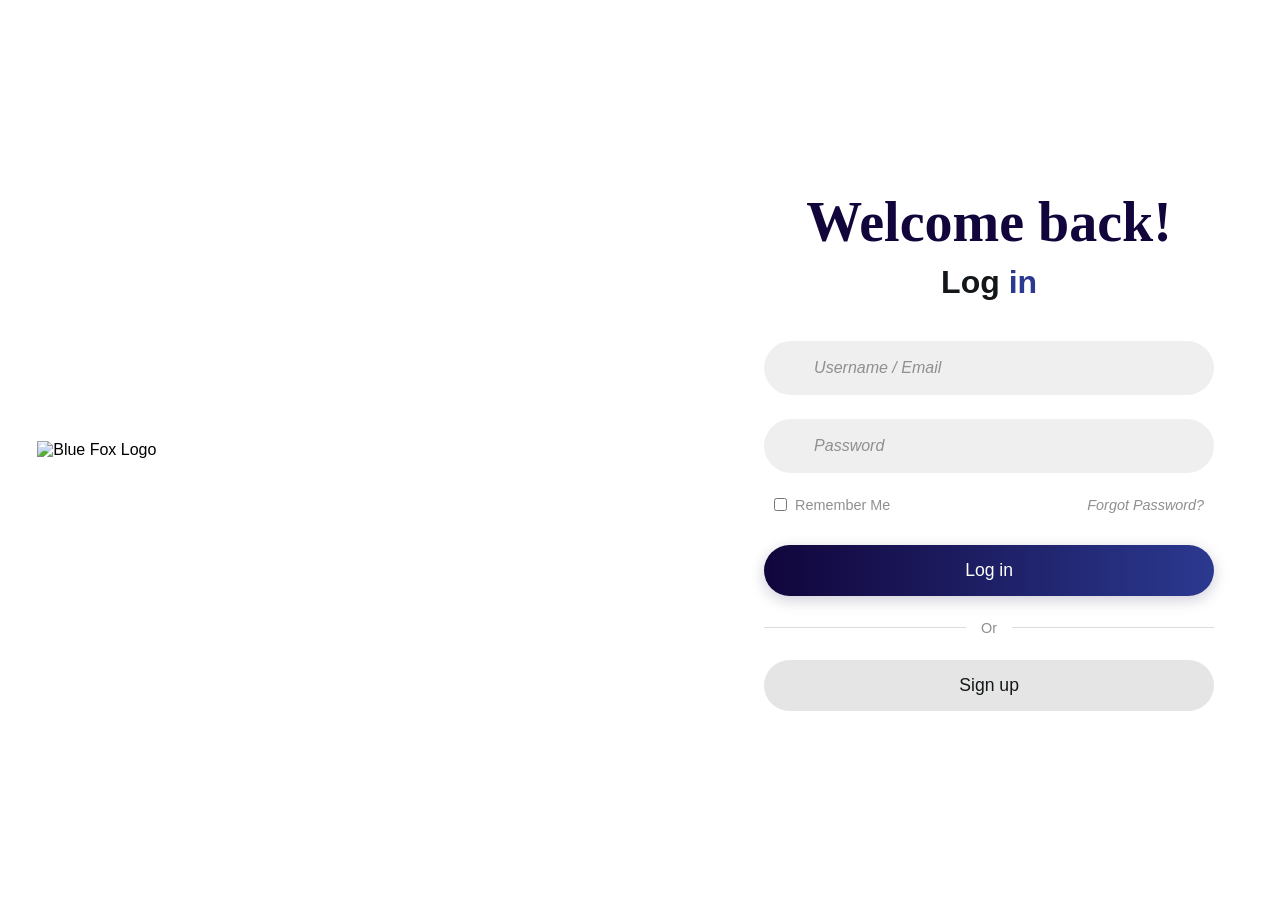
==== appointments.html @ 67190a84 "Add files via upload" ====
<!DOCTYPE html>
<html lang="en">
<head>
    <meta charset="UTF-8">
    <meta name="viewport" content="width=device-width, initial-scale=1.0">
    <title>Appointments - Blue Fox Summit</title>
    <link rel="stylesheet" href="styles/style.css">
    <link rel="stylesheet" href="https://cdnjs.cloudflare.com/ajax/libs/font-awesome/6.4.0/css/all.min.css">
    <link href="https://fonts.googleapis.com/css2?family=Poppins:wght@300;400;500;600;700;800;900&family=Playfair+Display:ital,wght@0,700;1,700&family=Bricolage+Grotesque:opsz,wght@12..96,200..800&display=swap" rel="stylesheet">
</head>
<body>
    <div class="dashboard-container">
        
        <div class="mobile-header">
            <div class="hamburger" id="hamburger-menu"><i class="fa-solid fa-bars"></i></div>
            <h2>BLUE FOX SUMMIT</h2>
            <div class="mobile-profile"><img src="https://ui-avatars.com/api/?name=User&background=random&rounded=true" alt="Profile" class="profile-img"></div>
        </div>

        <aside class="sidebar" id="sidebar">
            <div class="sidebar-header">
                <div class="sidebar-brand">
                    <h2>BLUE FOX SUMMIT<br>INSURANCE AGENCY</h2>
                </div>
                <div class="close-sidebar" id="close-sidebar"><i class="fa-solid fa-xmark"></i></div>
            </div>
            
            <nav class="sidebar-nav">
                <ul>
                    <li><a href="dashboard.html"><i class="fa-solid fa-border-all"></i> Dashboard</a></li>
                    <li class="active"><a href="appointments.html"><i class="fa-regular fa-calendar-check"></i> Appointments</a></li>
                    <li><a href="clients.html"><i class="fa-solid fa-user-group"></i> Clients</a></li>
                    <li><a href="recruitment.html"><i class="fa-solid fa-magnifying-glass-chart"></i> Recruitment</a></li>
                    <li><a href="schedule.html"><i class="fa-regular fa-clock"></i> Schedule</a></li>
                    <li><a href="settings.html"><i class="fa-solid fa-gear"></i> Settings</a></li>
                </ul>
            </nav>

            <div class="sidebar-footer">
                <div class="user-profile">
                    <img src="https://ui-avatars.com/api/?name=User&background=random&rounded=true" alt="Profile Picture" class="profile-img" id="sidebar-avatar">
                    <div class="user-info">
                        <span class="user-name" id="sidebar-user-name">Loading...</span>
                        <span class="user-badge" id="sidebar-user-role"><i class="fa-solid fa-award"></i> Agent</span>
                    </div>
                </div>
                <a href="#" id="logout-btn" class="sidebar-logout"><i class="fa-solid fa-arrow-right-from-bracket"></i> Log Out</a>
            </div>
        </aside>

        <div class="sidebar-overlay" id="sidebar-overlay"></div>

        <main class="main-content">
            <header class="top-header">
                <div class="welcome-section">
                    <h1 class="page-title">Appointments</h1>
                </div>
                <div class="header-actions">
                    <div class="search-bar">
                        <i class="fa-solid fa-magnifying-glass"></i>
                        <input type="text" id="appointment-search" placeholder="Search here">
                    </div>
                    <div class="notification-icon desktop-only">
                        <i class="fa-solid fa-bell"></i>
                        <span class="badge" style="background-color: #35c1ff;">1</span>
                    </div>
                </div>
            </header>

            <section class="stats-grid grid-3">
                <div class="stat-card">
                    <div class="stat-icon calendar-icon">
                        <i class="fa-solid fa-calendar-day"></i>
                    </div>
                    <div class="stat-details">
                        <p class="stat-label">Total Appointments</p>
                        <h3 class="stat-value" id="stat-total-appts">-</h3>
                    </div>
                </div>
                <div class="stat-card">
                    <div class="stat-icon clients-icon">
                        <i class="fa-solid fa-circle-check"></i>
                    </div>
                    <div class="stat-details">
                        <p class="stat-label">Confirmed</p>
                        <h3 class="stat-value" id="stat-confirmed-appts">-</h3>
                    </div>
                </div>
                <div class="stat-card">
                    <div class="stat-icon plans-icon">
                        <i class="fa-solid fa-clock"></i>
                    </div>
                    <div class="stat-details">
                        <p class="stat-label">Pending</p>
                        <h3 class="stat-value" id="stat-pending-appts">-</h3>
                    </div>
                </div>
            </section>

            <section class="panels-grid grid-2-1">
                
                <div class="appt-table-panel">
                    <div class="appt-table-header">
                        <h2>Recent Client Appointments</h2>
                        <span class="sort-by">Sort by <a href="#">Recently <i class="fa-solid fa-caret-down"></i></a></span>
                    </div>
                    
                    <div class="appt-table-wrapper">
                        <table class="appt-table">
                            <thead>
                                <tr>
                                    <th>Client</th>
                                    <th>Date</th>
                                    <th>Service</th>
                                    <th>Status</th>
                                </tr>
                            </thead>
                            <tbody id="appointments-table-body">
                                <tr><td colspan="4" style="text-align: center; padding: 3rem; color: #8a8a8a;">Loading appointments...</td></tr>
                            </tbody>
                        </table>
                    </div>
                    
                    <div class="pagination-bar">
                        <span class="page-text">Showing <span id="pag-showing">0</span> of <span id="pag-total">0</span> results</span>
                        <div class="page-numbers">
                            <button class="page-btn"><i class="fa-solid fa-chevron-left"></i></button>
                            <button class="page-btn active-page">1</button>
                            <button class="page-btn"><i class="fa-solid fa-chevron-right"></i></button>
                        </div>
                    </div>
                </div>

                <div class="side-panels-wrapper">
                    
                    <div class="appt-side-card">
                        <div class="side-card-header">
                            <i class="fa-regular fa-clock text-red"></i>
                            <div>
                                <h2>Upcoming Today</h2>
                                <p class="current-date" id="current-date-display">Today</p>
                            </div>
                        </div>
                        <div class="side-card-content" id="upcoming-today-list">
                            <p style="text-align: center; color: #8a8a8a; padding: 1rem 0;">Checking schedule...</p>
                        </div>
                    </div>

                    <div class="appt-side-card">
                        <div class="side-card-header">
                            <i class="fa-solid fa-bolt text-blue"></i>
                            <h2>Quick Actions</h2>
                        </div>
                        <div class="side-card-content">
                            <button class="action-btn btn-navy-solid">
                                <i class="fa-solid fa-plus icon-box-white"></i> Add Appointment
                            </button>
                            <button class="action-btn btn-white-outline">
                                <i class="fa-solid fa-phone action-icon"></i> Contact Client
                            </button>
                            <button class="action-btn btn-white-outline">
                                <i class="fa-regular fa-file-lines action-icon"></i> Generate Report
                            </button>
                        </div>
                    </div>

                </div>
            </section>
        </main>
    </div>

    <script>
        const hamburgerMenu = document.getElementById('hamburger-menu');
        const closeSidebarBtn = document.getElementById('close-sidebar');
        const sidebar = document.getElementById('sidebar');
        const overlay = document.getElementById('sidebar-overlay');

        function toggleSidebar() {
            sidebar.classList.toggle('active');
            overlay.classList.toggle('active');
            document.body.style.overflow = sidebar.classList.contains('active') ? 'hidden' : '';
        }
        hamburgerMenu.addEventListener('click', toggleSidebar);
        closeSidebarBtn.addEventListener('click', toggleSidebar);
        overlay.addEventListener('click', toggleSidebar);

        // Set Today's Date
        const options = { year: 'numeric', month: 'long', day: 'numeric' };
        document.getElementById('current-date-display').innerText = `Today, ${new Date().toLocaleDateString('en-US', options)}`;
    </script>

    <script src="js/appointments.js"></script>
</body>
</html>
---- styles/style.css ----
:root {
    --bg-main: #f4f5f7;
    --sidebar-bg: #11053b;
    --sidebar-hover: #33b5e5;
    --text-dark: #282828;
    --text-gray: #8a8a8a;
    --text-light: #ffffff;
    --accent-blue: #1800ad;
    --panel-header: #211c6a;
}

* {
    margin: 0;
    padding: 0;
    box-sizing: border-box;
}

body {
    font-family: 'Poppins', sans-serif;
    background-color: var(--bg-main);
    color: var(--text-dark);
    overflow-x: hidden;
}

.dashboard-container {
    display: flex;
    min-height: 100vh;
    position: relative;
}

/* ==============================================================
   MOBILE HEADER & OVERLAY
   ============================================================== */
.mobile-header {
    display: none;
    justify-content: space-between;
    align-items: center;
    background-color: var(--sidebar-bg);
    padding: 1rem 1.5rem;
    color: var(--text-light);
    width: 100%;
    position: fixed;
    top: 0;
    z-index: 900;
}

.hamburger {
    font-size: 1.5rem;
    cursor: pointer;
}

.mobile-header h2 {
    font-size: 1rem;
    font-weight: 600;
    letter-spacing: 1px;
    text-align: center;
}

.mobile-profile .profile-img {
    width: 35px;
    height: 35px;
    border-radius: 50%;
}

.sidebar-overlay {
    display: none;
    position: fixed;
    top: 0;
    left: 0;
    width: 100%;
    height: 100%;
    background-color: rgba(0, 0, 0, 0.5);
    z-index: 950;
    opacity: 0;
    transition: opacity 0.3s ease;
}

.sidebar-overlay.active {
    display: block;
    opacity: 1;
}

/* ==============================================================
   SIDEBAR NAVIGATION
   ============================================================== */
.sidebar {
    width: 280px;
    background-color: var(--sidebar-bg);
    color: var(--text-light);
    display: flex;
    flex-direction: column;
    padding: 2rem 0;
    transition: transform 0.3s ease;
    z-index: 1000;
    flex-shrink: 0;
}

.sidebar-header {
    display: flex;
    justify-content: space-between;
    align-items: flex-start;
    padding: 0 2rem 2rem 2rem;
    border-bottom: 1px solid rgba(255, 255, 255, 0.1);
}

.close-sidebar {
    display: none;
    font-size: 1.5rem;
    cursor: pointer;
    color: var(--text-gray);
}

.sidebar-brand h2 {
    font-size: 0.9rem;
    font-weight: 400;
    letter-spacing: 1px;
    line-height: 1.4;
}

.sidebar-nav {
    flex-grow: 1;
    padding: 2rem 1rem;
    overflow-y: auto;
}

.sidebar-nav ul {
    list-style: none;
}

.sidebar-nav li {
    margin-bottom: 0.5rem;
}

.sidebar-nav a {
    display: flex;
    align-items: center;
    padding: 0.8rem 1rem;
    color: var(--text-gray);
    text-decoration: none;
    border-radius: 8px;
    font-size: 1rem;
    transition: all 0.3s ease;
}

.sidebar-nav a i {
    width: 25px;
    margin-right: 10px;
    font-size: 1.1rem;
}

.sidebar-nav li.active a, .sidebar-nav a:hover {
    background: linear-gradient(90deg, #5165ff 0%, #35c1ff 100%);
    color: var(--text-light);
    font-weight: 500;
}

.sidebar-footer {
    padding: 1rem 2rem;
    border-top: 1px solid rgba(255, 255, 255, 0.1);
}

.user-profile {
    display: flex;
    align-items: center;
    gap: 10px;
}

.profile-img {
    width: 40px;
    height: 40px;
    border-radius: 50%;
}

.user-info {
    display: flex;
    flex-direction: column;
}

.user-name {
    font-size: 0.85rem;
    font-weight: 600;
}

.user-badge {
    background-color: #35c1ff;
    color: white;
    font-size: 0.65rem;
    padding: 2px 8px;
    border-radius: 12px;
    display: inline-block;
    width: fit-content;
    margin-top: 3px;
}

.sidebar-logout {
    display: flex;
    align-items: center;
    gap: 8px;
    color: #ff3b3b;
    text-decoration: none;
    font-size: 0.95rem;
    font-weight: 600;
    margin-top: 15px;
    padding-left: 5px;
}

/* ==============================================================
   MAIN CONTENT & HEADER
   ============================================================== */
.main-content {
    flex-grow: 1;
    padding: 2rem 3rem;
    display: flex;
    flex-direction: column;
    gap: 2rem;
    width: calc(100% - 280px);
}

.top-header {
    display: flex;
    justify-content: space-between;
    align-items: flex-start;
    flex-wrap: wrap;
    gap: 1.5rem;
}

.welcome-section h1 {
    font-family: 'Playfair Display', serif;
    font-size: 3.5rem;
    color: var(--sidebar-bg);
    margin-bottom: 0.5rem;
    font-style: italic;
}

.page-title {
    font-family: 'Poppins', sans-serif;
    font-size: 3rem;
    font-weight: 800;
    color: var(--sidebar-bg);
    letter-spacing: -1px;
    margin-bottom: 0.5rem;
    line-height: 1.1;
}

.welcome-section p {
    font-size: 1.2rem;
    color: var(--text-dark);
}

.header-actions {
    display: flex;
    align-items: center;
    gap: 1.5rem;
    margin-top: 1rem;
    flex-wrap: wrap;
}

.search-bar {
    display: flex;
    align-items: center;
    background-color: white;
    padding: 0.8rem 1.5rem;
    border-radius: 30px;
    box-shadow: 0 4px 15px rgba(0,0,0,0.05);
    width: 300px;
    max-width: 100%;
}

.search-bar i {
    color: var(--text-gray);
    margin-right: 10px;
}

.search-bar input {
    border: none;
    outline: none;
    width: 100%;
    font-family: 'Poppins', sans-serif;
    font-size: 0.95rem;
}

.notification-icon {
    position: relative;
    font-size: 1.5rem;
    color: var(--text-gray);
    cursor: pointer;
}

.notification-icon .badge {
    position: absolute;
    top: -5px;
    right: -5px;
    background-color: #007bff;
    color: white;
    font-size: 0.6rem;
    padding: 3px 6px;
    border-radius: 50%;
    font-weight: bold;
}

/* ==============================================================
   GRID LAYOUTS & STAT CARDS
   ============================================================== */
.stats-grid {
    display: grid;
    grid-template-columns: repeat(4, 1fr);
    gap: 1.5rem;
}

.grid-3 { grid-template-columns: repeat(3, 1fr) !important; }

.stat-card {
    background-color: white;
    padding: 1.5rem;
    border-radius: 15px;
    display: flex;
    align-items: center;
    gap: 1.5rem;
    box-shadow: 0 4px 15px rgba(0,0,0,0.03);
}

.stat-icon {
    width: 70px;
    height: 70px;
    border-radius: 12px;
    display: flex;
    justify-content: center;
    align-items: center;
    font-size: 2rem;
    color: white;
    flex-shrink: 0;
}

.calendar-icon, .plans-icon, .clients-icon, .recruitment-icon {
    background-color: var(--sidebar-bg);
}

.stat-label {
    font-size: 0.8rem;
    color: var(--text-gray);
    margin-bottom: 0.2rem;
}

.stat-value {
    font-size: 2.2rem;
    color: var(--accent-blue);
    font-weight: 700;
}

/* ==============================================================
   PANELS & COMPONENTS
   ============================================================== */
.panels-grid {
    display: grid;
    grid-template-columns: repeat(2, 1fr);
    gap: 2rem;
}

.grid-2-1 { grid-template-columns: 2fr 1fr !important; }
.side-panels-wrapper { display: flex; flex-direction: column; gap: 2rem; }

.panel {
    background-color: white;
    border-radius: 15px;
    box-shadow: 0 4px 15px rgba(0,0,0,0.03);
    display: flex;
    flex-direction: column;
    overflow: hidden;
}

.panel-header {
    background-color: var(--panel-header);
    padding: 1.2rem 1.5rem;
    display: flex;
    justify-content: space-between;
    align-items: center;
}

.bg-white {
    background-color: white !important;
    padding-bottom: 0;
}

.panel-title-area {
    display: flex;
    flex-direction: column;
}

.panel-title-area h2 {
    color: white;
    font-size: 1.2rem;
    font-weight: 600;
}

.sort-by {
    font-size: 0.75rem;
    color: #cbd5e1;
    margin-top: 0.2rem;
}

.sort-by a {
    color: #4c96ff;
    text-decoration: none;
    font-weight: 600;
}

.show-all {
    color: #4c96ff;
    text-decoration: none;
    font-size: 0.85rem;
    font-weight: 500;
}

.panel-content {
    padding: 1.5rem;
    flex-grow: 1;
}

.panel-footer {
    padding: 1rem;
    text-align: center;
    border-top: 1px solid #f0f0f0;
}

.show-all-center {
    color: #4c96ff;
    text-decoration: none;
    font-size: 0.9rem;
    font-weight: 600;
    display: flex;
    flex-direction: column;
    align-items: center;
    gap: 5px;
}

/* ==============================================================
   DATA TABLES & LISTS
   ============================================================== */
.appt-table {
    width: 100%;
    border-collapse: collapse;
}

.appt-table th {
    background-color: #f0f1f5;
    padding: 1rem 1.5rem;
    font-weight: 600;
    color: var(--text-gray);
    text-align: left;
    font-size: 0.9rem;
}

.appt-table td {
    padding: 1.2rem 1.5rem;
    border-bottom: 1px solid #f0f0f0;
    color: var(--text-dark);
}

.client-info-cell {
    display: flex;
    align-items: center;
    gap: 12px;
}

.client-info-cell img {
    width: 45px;
    height: 45px;
    border-radius: 50%;
    object-fit: cover;
    border: 1px solid #eee;
}

.client-details {
    display: flex;
    flex-direction: column;
}

.client-details strong { font-size: 0.95rem; font-weight: 800; }
.client-details span { font-size: 0.8rem; font-weight: 600; }

.date-info-cell {
    display: flex;
    align-items: flex-start;
    gap: 10px;
}

.date-info-cell i { color: #1800ad; margin-top: 3px; }

/* Status Badges */
.badge {
    padding: 6px 16px;
    border-radius: 20px;
    font-size: 0.8rem;
    font-weight: 800;
    display: inline-block;
}

.badge-confirmed { background-color: #a4fc9c; color: #1e7000; }
.badge-pending { background-color: #ffceaa; color: #d16b1f; }

/* Pagination Bar */
.pagination-bar {
    display: flex;
    justify-content: space-between;
    align-items: center;
    background-color: #f4f5f7;
    border-radius: 0 0 15px 15px;
}

.page-text {
    color: #4c96ff;
    font-weight: 600;
    font-size: 0.9rem;
}

.page-numbers { display: flex; gap: 5px; }

.page-btn {
    background: transparent;
    border: none;
    color: #4c96ff;
    width: 30px;
    height: 30px;
    font-weight: 700;
    font-family: 'Poppins', sans-serif;
    cursor: pointer;
}

.page-btn:hover { background: white; border-radius: 4px; }

/* Right Panel Cards & Buttons */
.header-icon-title {
    display: flex;
    align-items: flex-start;
    gap: 12px;
}

.header-icon-title h2 { font-weight: 800; font-size: 1.2rem; }

.current-date { font-size: 0.85rem; color: var(--text-dark); margin-top: 2px;}

.upcoming-card {
    background: white;
    border: 1px solid #eaeaef;
    border-radius: 10px;
    padding: 12px 15px;
    display: flex;
    justify-content: space-between;
    align-items: center;
    margin-bottom: 1rem;
}

.dashed-empty {
    border: 1px dashed #d1d1d1;
    justify-content: flex-end;
    padding: 25px 15px;
}

.action-btn {
    width: 100%;
    padding: 14px;
    border-radius: 8px;
    font-family: 'Poppins', sans-serif;
    font-size: 0.95rem;
    font-weight: 700;
    cursor: pointer;
    display: flex;
    align-items: center;
    gap: 12px;
    margin-bottom: 0.8rem;
    transition: 0.2s;
}

.btn-navy-solid {
    background-color: #1a009c;
    color: white;
    border: none;
}

.icon-box-white {
    background-color: white;
    color: #1a009c;
    padding: 3px 4px;
    border-radius: 4px;
    font-size: 0.8rem;
}

.btn-white-outline {
    background-color: white;
    color: var(--sidebar-bg);
    border: 2px solid #eaeaef;
}

.btn-white-outline:hover {
    border-color: var(--sidebar-bg);
    background-color: #f9faff;
}

/* ==============================================================
   RESPONSIVE MEDIA QUERIES
   ============================================================== */
@media screen and (max-width: 1200px) {
    .stats-grid, .grid-3 {
        grid-template-columns: repeat(2, 1fr) !important;
    }
    .panels-grid, .grid-2-1 {
        grid-template-columns: 1fr !important;
    }
}

@media screen and (max-width: 860px) {
    .mobile-header { display: flex; }
    .desktop-only { display: none; }
    
    .sidebar {
        position: fixed;
        left: 0;
        top: 0;
        height: 100vh;
        transform: translateX(-100%);
    }
    
    .sidebar.active { transform: translateX(0); }
    .close-sidebar { display: block; }
    
    .main-content {
        width: 100%;
        padding: 6rem 1.5rem 2rem 1.5rem;
    }
    
    .welcome-section h1, .page-title { font-size: 2.5rem; }
    .search-bar { width: 100%; }
}

@media screen and (max-width: 576px) {
    .stats-grid, .grid-3 { grid-template-columns: 1fr !important; }
    .welcome-section h1, .page-title { font-size: 2rem; }
    
    .panel-header {
        flex-direction: column;
        align-items: flex-start;
        gap: 1rem;
    }
    
    .show-all { align-self: flex-start; }
    
    .pagination-bar {
        flex-direction: column;
        gap: 1rem;
    }
}

/* ==============================================================
   APPOINTMENTS PAGE V3 (FIXED STYLES)
   ============================================================== */

.page-title {
    font-family: 'Bricolage Grotesque', 'Poppins', sans-serif;
    font-size: 3rem;
    font-weight: 800;
    color: var(--sidebar-bg);
    letter-spacing: -1px;
    margin-bottom: 0.5rem;
    line-height: 1.1;
}

/* Left Table Panel */
.appt-table-panel {
    background: white;
    border-radius: 15px;
    box-shadow: 0 4px 15px rgba(0,0,0,0.03);
    overflow: hidden;
    display: flex;
    flex-direction: column;
}

.appt-table-header {
    background-color: var(--sidebar-bg);
    padding: 1.2rem 1.5rem;
    display: flex;
    justify-content: space-between;
    align-items: center;
}

.appt-table-header h2 {
    color: white;
    font-size: 1.1rem;
    font-weight: 600;
}

.appt-table-header .sort-by {
    font-size: 0.8rem;
    color: #cbd5e1;
}

.appt-table-header .sort-by a {
    color: #4c96ff;
    text-decoration: none;
    font-weight: 600;
}

.appt-table-wrapper {
    overflow-x: auto;
    padding: 0;
}

.appt-table {
    width: 100%;
    border-collapse: collapse;
    text-align: left;
}

.appt-table th {
    background-color: #f0f1f5;
    padding: 1rem 1.5rem;
    font-weight: 700;
    color: var(--text-gray);
    font-size: 0.9rem;
}

.appt-table td {
    padding: 1.2rem 1.5rem;
    border-bottom: 1px solid #f0f0f0;
    color: var(--text-dark);
}

/* Table Formatters */
.client-info-cell {
    display: flex;
    align-items: center;
    gap: 12px;
}

/* Forces the avatar to be a perfect circle */
.client-info-cell img {
    width: 45px !important;
    height: 45px !important;
    border-radius: 50% !important;
    object-fit: cover !important;
    border: 1px solid #e0e0e0;
    display: block;
}

.client-details {
    display: flex;
    flex-direction: column;
}

.client-details strong { font-size: 0.95rem; font-weight: 800; }
.client-details span { font-size: 0.8rem; font-weight: 600; color: var(--text-gray); }

.date-info-cell {
    display: flex;
    align-items: flex-start;
    gap: 10px;
}

.date-info-cell i { color: #3871c1; margin-top: 3px; font-size: 1.1rem; }

/* Status Badges */
.badge {
    padding: 6px 16px;
    border-radius: 20px;
    font-size: 0.75rem;
    font-weight: 800;
    display: inline-block;
}

.badge-confirmed { background-color: #a4fc9c; color: #1e7000; }
.badge-pending { background-color: #ffceaa; color: #d16b1f; }

/* Pagination */
.pagination-bar {
    display: flex;
    justify-content: space-between;
    align-items: center;
    background-color: #f4f5f7;
    padding: 1rem 1.5rem;
    margin-top: auto;
}

.page-text {
    color: #4c96ff;
    font-weight: 600;
    font-size: 0.85rem;
}

.page-numbers { display: flex; gap: 5px; }

.page-btn {
    background: transparent;
    border: none;
    color: #4c96ff;
    width: 30px;
    height: 30px;
    font-weight: 700;
    font-family: 'Poppins', sans-serif;
    cursor: pointer;
    border-radius: 4px;
}

.page-btn:hover, .active-page {
    background: white;
}

/* Right Side Cards (White Background explicitly) */
.appt-side-card {
    background-color: white;
    border-radius: 15px;
    box-shadow: 0 4px 15px rgba(0,0,0,0.03);
    padding: 1.5rem;
    margin-bottom: 2rem;
}

.side-card-header {
    display: flex;
    align-items: flex-start;
    gap: 12px;
    margin-bottom: 1.5rem;
}

.side-card-header i { font-size: 1.6rem; margin-top: 2px; }
.text-red { color: #ff3b3b; }
.text-blue { color: var(--sidebar-bg); }

.side-card-header h2 {
    font-weight: 800;
    font-size: 1.2rem;
    color: var(--text-dark);
}

.current-date {
    font-size: 0.85rem;
    color: var(--text-dark);
    margin-top: 2px;
}

.upcoming-card {
    background: white;
    border: 1px solid #eaeaef;
    border-radius: 10px;
    padding: 12px 15px;
    display: flex;
    justify-content: space-between;
    align-items: center;
    margin-bottom: 1rem;
}

/* Action Buttons */
.action-btn {
    width: 100%;
    padding: 14px 20px;
    border-radius: 8px;
    font-family: 'Poppins', sans-serif;
    font-size: 0.95rem;
    font-weight: 700;
    cursor: pointer;
    display: flex;
    align-items: center;
    gap: 12px;
    margin-bottom: 0.8rem;
    transition: 0.2s;
}

.btn-navy-solid {
    background-color: #1a009c;
    color: white;
    border: none;
}

.icon-box-white {
    background-color: white;
    color: #1a009c;
    padding: 3px 4px;
    border-radius: 4px;
    font-size: 0.8rem;
}

.btn-white-outline {
    background-color: white;
    color: var(--sidebar-bg);
    border: 2px solid #eaeaef;
}

.btn-white-outline:hover {
    border-color: var(--sidebar-bg);
    background-color: #f9faff;
}

.action-icon {
    color: var(--sidebar-bg);
    font-size: 1.1rem;
}

/* ==============================================================
   RECRUITMENT PAGE STYLES
   ============================================================== */

.recruitment-toolbar {
    display: flex;
    justify-content: space-between;
    align-items: center;
    flex-wrap: wrap;
    gap: 1rem;
    background: white;
    padding: 1.5rem;
    border-radius: 15px;
    box-shadow: 0 4px 15px rgba(0,0,0,0.03);
}

.recruit-search {
    background-color: var(--bg-main);
    width: 350px;
}

.toolbar-actions {
    display: flex;
    gap: 1rem;
    align-items: center;
}

.custom-select {
    padding: 10px 15px;
    border: 1px solid #e0e0e0;
    border-radius: 8px;
    font-family: 'Poppins', sans-serif;
    color: var(--text-dark);
    outline: none;
    font-size: 0.9rem;
    font-weight: 500;
}

/* Recruits Grid */
.recruits-grid {
    display: grid;
    grid-template-columns: repeat(auto-fill, minmax(250px, 1fr));
    gap: 1.5rem;
}

.recruit-card {
    background: white;
    border-radius: 15px;
    padding: 2rem 1.5rem;
    text-align: center;
    box-shadow: 0 4px 15px rgba(0,0,0,0.03);
    display: flex;
    flex-direction: column;
    align-items: center;
    border: 1px solid transparent;
    transition: transform 0.2s, border-color 0.2s;
}

.recruit-card:hover {
    transform: translateY(-5px);
    border-color: #e0e0e0;
}

.recruit-avatar-wrapper {
    width: 80px;
    height: 80px;
    border-radius: 50%;
    margin-bottom: 1rem;
    border: 3px solid #f0f0f0;
    padding: 3px;
}

.recruit-avatar {
    width: 100%;
    height: 100%;
    border-radius: 50%;
    object-fit: cover;
}

.recruit-name {
    font-size: 1.1rem;
    font-weight: 800;
    color: var(--text-dark);
    margin-bottom: 0.5rem;
}

.recruit-status {
    font-size: 0.85rem;
    color: var(--text-gray);
    margin-bottom: 1.5rem;
    font-weight: 500;
    display: flex;
    align-items: center;
    gap: 8px;
}

.view-details-btn {
    width: 100%;
    padding: 10px;
    background-color: transparent;
    color: var(--sidebar-bg);
    border: 2px solid #e0e0e0;
    border-radius: 8px;
    font-family: 'Poppins', sans-serif;
    font-weight: 700;
    cursor: pointer;
    transition: all 0.2s;
}

.view-details-btn:hover {
    background-color: var(--sidebar-bg);
    color: white;
    border-color: var(--sidebar-bg);
}

.badge-rejected {
    background-color: #ffe5e5;
    color: #ff3b3b;
}

@media screen and (max-width: 768px) {
    .recruitment-toolbar {
        flex-direction: column;
        align-items: stretch;
    }
    .recruit-search {
        width: 100%;
    }
    .toolbar-actions {
        flex-direction: column;
        width: 100%;
    }
    .toolbar-actions .custom-select,
    .toolbar-actions .action-btn {
        width: 100%;
    }
}
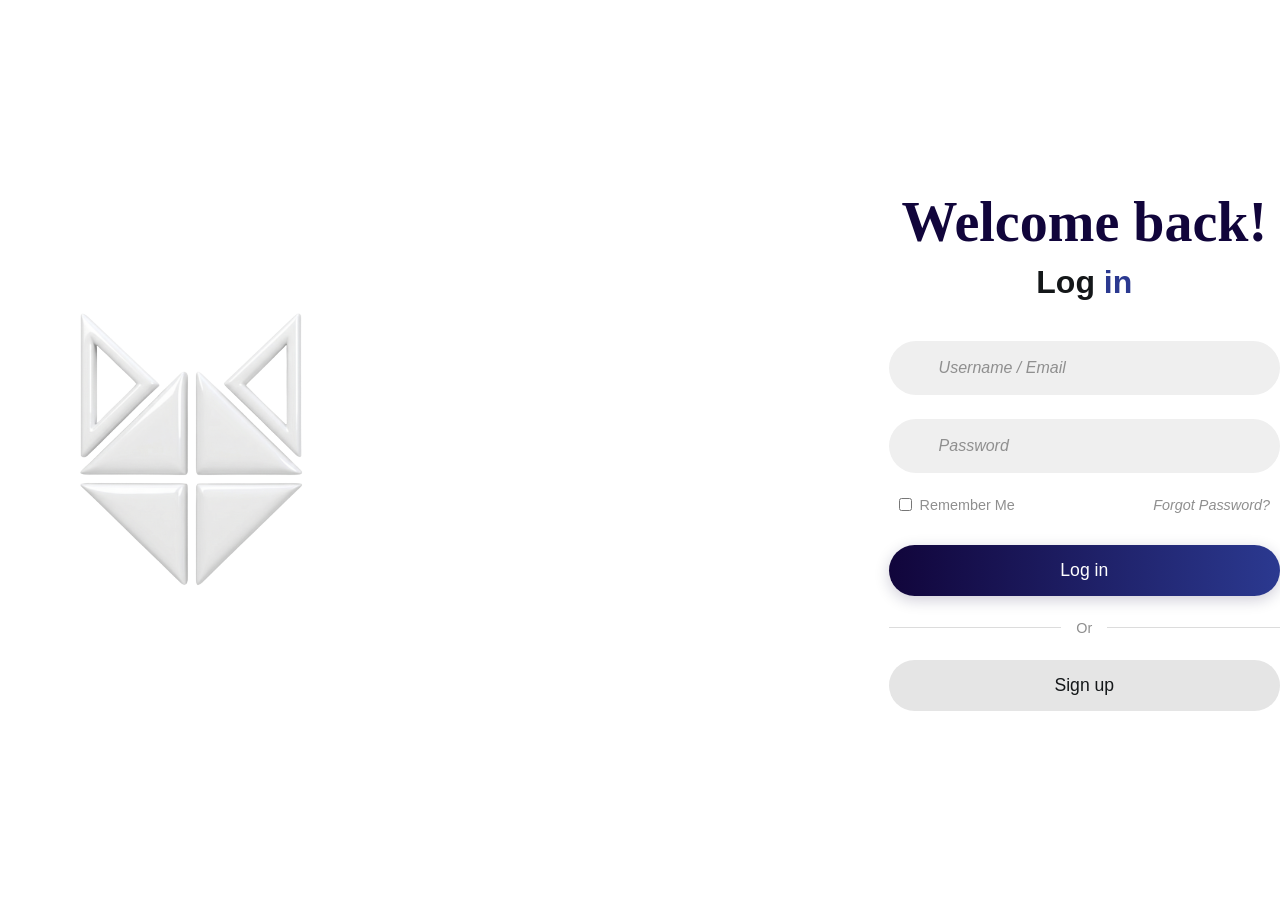
==== commit 5e548f46: "test" ====
--- a/appointments.html
+++ b/appointments.html
@@ -1,194 +1,194 @@
-<!DOCTYPE html>
-<html lang="en">
-<head>
-    <meta charset="UTF-8">
-    <meta name="viewport" content="width=device-width, initial-scale=1.0">
-    <title>Appointments - Blue Fox Summit</title>
-    <link rel="stylesheet" href="styles/style.css">
-    <link rel="stylesheet" href="https://cdnjs.cloudflare.com/ajax/libs/font-awesome/6.4.0/css/all.min.css">
-    <link href="https://fonts.googleapis.com/css2?family=Poppins:wght@300;400;500;600;700;800;900&family=Playfair+Display:ital,wght@0,700;1,700&family=Bricolage+Grotesque:opsz,wght@12..96,200..800&display=swap" rel="stylesheet">
-</head>
-<body>
-    <div class="dashboard-container">
-        
-        <div class="mobile-header">
-            <div class="hamburger" id="hamburger-menu"><i class="fa-solid fa-bars"></i></div>
-            <h2>BLUE FOX SUMMIT</h2>
-            <div class="mobile-profile"><img src="https://ui-avatars.com/api/?name=User&background=random&rounded=true" alt="Profile" class="profile-img"></div>
-        </div>
-
-        <aside class="sidebar" id="sidebar">
-            <div class="sidebar-header">
-                <div class="sidebar-brand">
-                    <h2>BLUE FOX SUMMIT<br>INSURANCE AGENCY</h2>
-                </div>
-                <div class="close-sidebar" id="close-sidebar"><i class="fa-solid fa-xmark"></i></div>
-            </div>
-            
-            <nav class="sidebar-nav">
-                <ul>
-                    <li><a href="dashboard.html"><i class="fa-solid fa-border-all"></i> Dashboard</a></li>
-                    <li class="active"><a href="appointments.html"><i class="fa-regular fa-calendar-check"></i> Appointments</a></li>
-                    <li><a href="clients.html"><i class="fa-solid fa-user-group"></i> Clients</a></li>
-                    <li><a href="recruitment.html"><i class="fa-solid fa-magnifying-glass-chart"></i> Recruitment</a></li>
-                    <li><a href="schedule.html"><i class="fa-regular fa-clock"></i> Schedule</a></li>
-                    <li><a href="settings.html"><i class="fa-solid fa-gear"></i> Settings</a></li>
-                </ul>
-            </nav>
-
-            <div class="sidebar-footer">
-                <div class="user-profile">
-                    <img src="https://ui-avatars.com/api/?name=User&background=random&rounded=true" alt="Profile Picture" class="profile-img" id="sidebar-avatar">
-                    <div class="user-info">
-                        <span class="user-name" id="sidebar-user-name">Loading...</span>
-                        <span class="user-badge" id="sidebar-user-role"><i class="fa-solid fa-award"></i> Agent</span>
-                    </div>
-                </div>
-                <a href="#" id="logout-btn" class="sidebar-logout"><i class="fa-solid fa-arrow-right-from-bracket"></i> Log Out</a>
-            </div>
-        </aside>
-
-        <div class="sidebar-overlay" id="sidebar-overlay"></div>
-
-        <main class="main-content">
-            <header class="top-header">
-                <div class="welcome-section">
-                    <h1 class="page-title">Appointments</h1>
-                </div>
-                <div class="header-actions">
-                    <div class="search-bar">
-                        <i class="fa-solid fa-magnifying-glass"></i>
-                        <input type="text" id="appointment-search" placeholder="Search here">
-                    </div>
-                    <div class="notification-icon desktop-only">
-                        <i class="fa-solid fa-bell"></i>
-                        <span class="badge" style="background-color: #35c1ff;">1</span>
-                    </div>
-                </div>
-            </header>
-
-            <section class="stats-grid grid-3">
-                <div class="stat-card">
-                    <div class="stat-icon calendar-icon">
-                        <i class="fa-solid fa-calendar-day"></i>
-                    </div>
-                    <div class="stat-details">
-                        <p class="stat-label">Total Appointments</p>
-                        <h3 class="stat-value" id="stat-total-appts">-</h3>
-                    </div>
-                </div>
-                <div class="stat-card">
-                    <div class="stat-icon clients-icon">
-                        <i class="fa-solid fa-circle-check"></i>
-                    </div>
-                    <div class="stat-details">
-                        <p class="stat-label">Confirmed</p>
-                        <h3 class="stat-value" id="stat-confirmed-appts">-</h3>
-                    </div>
-                </div>
-                <div class="stat-card">
-                    <div class="stat-icon plans-icon">
-                        <i class="fa-solid fa-clock"></i>
-                    </div>
-                    <div class="stat-details">
-                        <p class="stat-label">Pending</p>
-                        <h3 class="stat-value" id="stat-pending-appts">-</h3>
-                    </div>
-                </div>
-            </section>
-
-            <section class="panels-grid grid-2-1">
-                
-                <div class="appt-table-panel">
-                    <div class="appt-table-header">
-                        <h2>Recent Client Appointments</h2>
-                        <span class="sort-by">Sort by <a href="#">Recently <i class="fa-solid fa-caret-down"></i></a></span>
-                    </div>
-                    
-                    <div class="appt-table-wrapper">
-                        <table class="appt-table">
-                            <thead>
-                                <tr>
-                                    <th>Client</th>
-                                    <th>Date</th>
-                                    <th>Service</th>
-                                    <th>Status</th>
-                                </tr>
-                            </thead>
-                            <tbody id="appointments-table-body">
-                                <tr><td colspan="4" style="text-align: center; padding: 3rem; color: #8a8a8a;">Loading appointments...</td></tr>
-                            </tbody>
-                        </table>
-                    </div>
-                    
-                    <div class="pagination-bar">
-                        <span class="page-text">Showing <span id="pag-showing">0</span> of <span id="pag-total">0</span> results</span>
-                        <div class="page-numbers">
-                            <button class="page-btn"><i class="fa-solid fa-chevron-left"></i></button>
-                            <button class="page-btn active-page">1</button>
-                            <button class="page-btn"><i class="fa-solid fa-chevron-right"></i></button>
-                        </div>
-                    </div>
-                </div>
-
-                <div class="side-panels-wrapper">
-                    
-                    <div class="appt-side-card">
-                        <div class="side-card-header">
-                            <i class="fa-regular fa-clock text-red"></i>
-                            <div>
-                                <h2>Upcoming Today</h2>
-                                <p class="current-date" id="current-date-display">Today</p>
-                            </div>
-                        </div>
-                        <div class="side-card-content" id="upcoming-today-list">
-                            <p style="text-align: center; color: #8a8a8a; padding: 1rem 0;">Checking schedule...</p>
-                        </div>
-                    </div>
-
-                    <div class="appt-side-card">
-                        <div class="side-card-header">
-                            <i class="fa-solid fa-bolt text-blue"></i>
-                            <h2>Quick Actions</h2>
-                        </div>
-                        <div class="side-card-content">
-                            <button class="action-btn btn-navy-solid">
-                                <i class="fa-solid fa-plus icon-box-white"></i> Add Appointment
-                            </button>
-                            <button class="action-btn btn-white-outline">
-                                <i class="fa-solid fa-phone action-icon"></i> Contact Client
-                            </button>
-                            <button class="action-btn btn-white-outline">
-                                <i class="fa-regular fa-file-lines action-icon"></i> Generate Report
-                            </button>
-                        </div>
-                    </div>
-
-                </div>
-            </section>
-        </main>
-    </div>
-
-    <script>
-        const hamburgerMenu = document.getElementById('hamburger-menu');
-        const closeSidebarBtn = document.getElementById('close-sidebar');
-        const sidebar = document.getElementById('sidebar');
-        const overlay = document.getElementById('sidebar-overlay');
-
-        function toggleSidebar() {
-            sidebar.classList.toggle('active');
-            overlay.classList.toggle('active');
-            document.body.style.overflow = sidebar.classList.contains('active') ? 'hidden' : '';
-        }
-        hamburgerMenu.addEventListener('click', toggleSidebar);
-        closeSidebarBtn.addEventListener('click', toggleSidebar);
-        overlay.addEventListener('click', toggleSidebar);
-
-        // Set Today's Date
-        const options = { year: 'numeric', month: 'long', day: 'numeric' };
-        document.getElementById('current-date-display').innerText = `Today, ${new Date().toLocaleDateString('en-US', options)}`;
-    </script>
-
-    <script src="js/appointments.js"></script>
-</body>
+<!DOCTYPE html>
+<html lang="en">
+<head>
+    <meta charset="UTF-8">
+    <meta name="viewport" content="width=device-width, initial-scale=1.0">
+    <title>Appointments - Blue Fox Summit</title>
+    <link rel="stylesheet" href="styles/style.css">
+    <link rel="stylesheet" href="https://cdnjs.cloudflare.com/ajax/libs/font-awesome/6.4.0/css/all.min.css">
+    <link href="https://fonts.googleapis.com/css2?family=Poppins:wght@300;400;500;600;700;800;900&family=Playfair+Display:ital,wght@0,700;1,700&family=Bricolage+Grotesque:opsz,wght@12..96,200..800&display=swap" rel="stylesheet">
+</head>
+<body>
+    <div class="dashboard-container">
+        
+        <div class="mobile-header">
+            <div class="hamburger" id="hamburger-menu"><i class="fa-solid fa-bars"></i></div>
+            <h2>BLUE FOX SUMMIT</h2>
+            <div class="mobile-profile"><img src="https://ui-avatars.com/api/?name=User&background=random&rounded=true" alt="Profile" class="profile-img"></div>
+        </div>
+
+        <aside class="sidebar" id="sidebar">
+            <div class="sidebar-header">
+                <div class="sidebar-brand">
+                    <h2>BLUE FOX SUMMIT<br>INSURANCE AGENCY</h2>
+                </div>
+                <div class="close-sidebar" id="close-sidebar"><i class="fa-solid fa-xmark"></i></div>
+            </div>
+            
+            <nav class="sidebar-nav">
+                <ul>
+                    <li><a href="dashboard.html"><i class="fa-solid fa-border-all"></i> Dashboard</a></li>
+                    <li class="active"><a href="appointments.html"><i class="fa-regular fa-calendar-check"></i> Appointments</a></li>
+                    <li><a href="clients.html"><i class="fa-solid fa-user-group"></i> Clients</a></li>
+                    <li><a href="recruitment.html"><i class="fa-solid fa-magnifying-glass-chart"></i> Recruitment</a></li>
+                    <li><a href="schedule.html"><i class="fa-regular fa-clock"></i> Schedule</a></li>
+                    <li><a href="settings.html"><i class="fa-solid fa-gear"></i> Settings</a></li>
+                </ul>
+            </nav>
+
+            <div class="sidebar-footer">
+                <div class="user-profile">
+                    <img src="https://ui-avatars.com/api/?name=User&background=random&rounded=true" alt="Profile Picture" class="profile-img" id="sidebar-avatar">
+                    <div class="user-info">
+                        <span class="user-name" id="sidebar-user-name">Loading...</span>
+                        <span class="user-badge" id="sidebar-user-role"><i class="fa-solid fa-award"></i> Agent</span>
+                    </div>
+                </div>
+                <a href="#" id="logout-btn" class="sidebar-logout"><i class="fa-solid fa-arrow-right-from-bracket"></i> Log Out</a>
+            </div>
+        </aside>
+
+        <div class="sidebar-overlay" id="sidebar-overlay"></div>
+
+        <main class="main-content">
+            <header class="top-header">
+                <div class="welcome-section">
+                    <h1 class="page-title">Appointments</h1>
+                </div>
+                <div class="header-actions">
+                    <div class="search-bar">
+                        <i class="fa-solid fa-magnifying-glass"></i>
+                        <input type="text" id="appointment-search" placeholder="Search here">
+                    </div>
+                    <div class="notification-icon desktop-only">
+                        <i class="fa-solid fa-bell"></i>
+                        <span class="badge" style="background-color: #35c1ff;">1</span>
+                    </div>
+                </div>
+            </header>
+
+            <section class="stats-grid grid-3">
+                <div class="stat-card">
+                    <div class="stat-icon calendar-icon">
+                        <i class="fa-solid fa-calendar-day"></i>
+                    </div>
+                    <div class="stat-details">
+                        <p class="stat-label">Total Appointments</p>
+                        <h3 class="stat-value" id="stat-total-appts">-</h3>
+                    </div>
+                </div>
+                <div class="stat-card">
+                    <div class="stat-icon clients-icon">
+                        <i class="fa-solid fa-circle-check"></i>
+                    </div>
+                    <div class="stat-details">
+                        <p class="stat-label">Confirmed</p>
+                        <h3 class="stat-value" id="stat-confirmed-appts">-</h3>
+                    </div>
+                </div>
+                <div class="stat-card">
+                    <div class="stat-icon plans-icon">
+                        <i class="fa-solid fa-clock"></i>
+                    </div>
+                    <div class="stat-details">
+                        <p class="stat-label">Pending</p>
+                        <h3 class="stat-value" id="stat-pending-appts">-</h3>
+                    </div>
+                </div>
+            </section>
+
+            <section class="panels-grid grid-2-1">
+                
+                <div class="appt-table-panel">
+                    <div class="appt-table-header">
+                        <h2>Recent Client Appointments</h2>
+                        <span class="sort-by">Sort by <a href="#">Recently <i class="fa-solid fa-caret-down"></i></a></span>
+                    </div>
+                    
+                    <div class="appt-table-wrapper">
+                        <table class="appt-table">
+                            <thead>
+                                <tr>
+                                    <th>Client</th>
+                                    <th>Date</th>
+                                    <th>Service</th>
+                                    <th>Status</th>
+                                </tr>
+                            </thead>
+                            <tbody id="appointments-table-body">
+                                <tr><td colspan="4" style="text-align: center; padding: 3rem; color: #8a8a8a;">Loading appointments...</td></tr>
+                            </tbody>
+                        </table>
+                    </div>
+                    
+                    <div class="pagination-bar">
+                        <span class="page-text">Showing <span id="pag-showing">0</span> of <span id="pag-total">0</span> results</span>
+                        <div class="page-numbers">
+                            <button class="page-btn"><i class="fa-solid fa-chevron-left"></i></button>
+                            <button class="page-btn active-page">1</button>
+                            <button class="page-btn"><i class="fa-solid fa-chevron-right"></i></button>
+                        </div>
+                    </div>
+                </div>
+
+                <div class="side-panels-wrapper">
+                    
+                    <div class="appt-side-card">
+                        <div class="side-card-header">
+                            <i class="fa-regular fa-clock text-red"></i>
+                            <div>
+                                <h2>Upcoming Today</h2>
+                                <p class="current-date" id="current-date-display">Today</p>
+                            </div>
+                        </div>
+                        <div class="side-card-content" id="upcoming-today-list">
+                            <p style="text-align: center; color: #8a8a8a; padding: 1rem 0;">Checking schedule...</p>
+                        </div>
+                    </div>
+
+                    <div class="appt-side-card">
+                        <div class="side-card-header">
+                            <i class="fa-solid fa-bolt text-blue"></i>
+                            <h2>Quick Actions</h2>
+                        </div>
+                        <div class="side-card-content">
+                            <button class="action-btn btn-navy-solid">
+                                <i class="fa-solid fa-plus icon-box-white"></i> Add Appointment
+                            </button>
+                            <button class="action-btn btn-white-outline">
+                                <i class="fa-solid fa-phone action-icon"></i> Contact Client
+                            </button>
+                            <button class="action-btn btn-white-outline">
+                                <i class="fa-regular fa-file-lines action-icon"></i> Generate Report
+                            </button>
+                        </div>
+                    </div>
+
+                </div>
+            </section>
+        </main>
+    </div>
+
+    <script>
+        const hamburgerMenu = document.getElementById('hamburger-menu');
+        const closeSidebarBtn = document.getElementById('close-sidebar');
+        const sidebar = document.getElementById('sidebar');
+        const overlay = document.getElementById('sidebar-overlay');
+
+        function toggleSidebar() {
+            sidebar.classList.toggle('active');
+            overlay.classList.toggle('active');
+            document.body.style.overflow = sidebar.classList.contains('active') ? 'hidden' : '';
+        }
+        hamburgerMenu.addEventListener('click', toggleSidebar);
+        closeSidebarBtn.addEventListener('click', toggleSidebar);
+        overlay.addEventListener('click', toggleSidebar);
+
+        // Set Today's Date
+        const options = { year: 'numeric', month: 'long', day: 'numeric' };
+        document.getElementById('current-date-display').innerText = `Today, ${new Date().toLocaleDateString('en-US', options)}`;
+    </script>
+
+    <script src="js/appointments.js"></script>
+</body>
 </html>
--- a/styles/style.css
+++ b/styles/style.css
@@ -1,1031 +1,1052 @@
-:root {
-    --bg-main: #f4f5f7;
-    --sidebar-bg: #11053b;
-    --sidebar-hover: #33b5e5;
-    --text-dark: #282828;
-    --text-gray: #8a8a8a;
-    --text-light: #ffffff;
-    --accent-blue: #1800ad;
-    --panel-header: #211c6a;
-}
-
-* {
-    margin: 0;
-    padding: 0;
-    box-sizing: border-box;
-}
-
-body {
-    font-family: 'Poppins', sans-serif;
-    background-color: var(--bg-main);
-    color: var(--text-dark);
-    overflow-x: hidden;
-}
-
-.dashboard-container {
-    display: flex;
-    min-height: 100vh;
-    position: relative;
-}
-
-/* ==============================================================
-   MOBILE HEADER & OVERLAY
-   ============================================================== */
-.mobile-header {
-    display: none;
-    justify-content: space-between;
-    align-items: center;
-    background-color: var(--sidebar-bg);
-    padding: 1rem 1.5rem;
-    color: var(--text-light);
-    width: 100%;
-    position: fixed;
-    top: 0;
-    z-index: 900;
-}
-
-.hamburger {
-    font-size: 1.5rem;
-    cursor: pointer;
-}
-
-.mobile-header h2 {
-    font-size: 1rem;
-    font-weight: 600;
-    letter-spacing: 1px;
-    text-align: center;
-}
-
-.mobile-profile .profile-img {
-    width: 35px;
-    height: 35px;
-    border-radius: 50%;
-}
-
-.sidebar-overlay {
-    display: none;
-    position: fixed;
-    top: 0;
-    left: 0;
-    width: 100%;
-    height: 100%;
-    background-color: rgba(0, 0, 0, 0.5);
-    z-index: 950;
-    opacity: 0;
-    transition: opacity 0.3s ease;
-}
-
-.sidebar-overlay.active {
-    display: block;
-    opacity: 1;
-}
-
-/* ==============================================================
-   SIDEBAR NAVIGATION
-   ============================================================== */
-.sidebar {
-    width: 280px;
-    background-color: var(--sidebar-bg);
-    color: var(--text-light);
-    display: flex;
-    flex-direction: column;
-    padding: 2rem 0;
-    transition: transform 0.3s ease;
-    z-index: 1000;
-    flex-shrink: 0;
-}
-
-.sidebar-header {
-    display: flex;
-    justify-content: space-between;
-    align-items: flex-start;
-    padding: 0 2rem 2rem 2rem;
-    border-bottom: 1px solid rgba(255, 255, 255, 0.1);
-}
-
-.close-sidebar {
-    display: none;
-    font-size: 1.5rem;
-    cursor: pointer;
-    color: var(--text-gray);
-}
-
-.sidebar-brand h2 {
-    font-size: 0.9rem;
-    font-weight: 400;
-    letter-spacing: 1px;
-    line-height: 1.4;
-}
-
-.sidebar-nav {
-    flex-grow: 1;
-    padding: 2rem 1rem;
-    overflow-y: auto;
-}
-
-.sidebar-nav ul {
-    list-style: none;
-}
-
-.sidebar-nav li {
-    margin-bottom: 0.5rem;
-}
-
-.sidebar-nav a {
-    display: flex;
-    align-items: center;
-    padding: 0.8rem 1rem;
-    color: var(--text-gray);
-    text-decoration: none;
-    border-radius: 8px;
-    font-size: 1rem;
-    transition: all 0.3s ease;
-}
-
-.sidebar-nav a i {
-    width: 25px;
-    margin-right: 10px;
-    font-size: 1.1rem;
-}
-
-.sidebar-nav li.active a, .sidebar-nav a:hover {
-    background: linear-gradient(90deg, #5165ff 0%, #35c1ff 100%);
-    color: var(--text-light);
-    font-weight: 500;
-}
-
-.sidebar-footer {
-    padding: 1rem 2rem;
-    border-top: 1px solid rgba(255, 255, 255, 0.1);
-}
-
-.user-profile {
-    display: flex;
-    align-items: center;
-    gap: 10px;
-}
-
-.profile-img {
-    width: 40px;
-    height: 40px;
-    border-radius: 50%;
-}
-
-.user-info {
-    display: flex;
-    flex-direction: column;
-}
-
-.user-name {
-    font-size: 0.85rem;
-    font-weight: 600;
-}
-
-.user-badge {
-    background-color: #35c1ff;
-    color: white;
-    font-size: 0.65rem;
-    padding: 2px 8px;
-    border-radius: 12px;
-    display: inline-block;
-    width: fit-content;
-    margin-top: 3px;
-}
-
-.sidebar-logout {
-    display: flex;
-    align-items: center;
-    gap: 8px;
-    color: #ff3b3b;
-    text-decoration: none;
-    font-size: 0.95rem;
-    font-weight: 600;
-    margin-top: 15px;
-    padding-left: 5px;
-}
-
-/* ==============================================================
-   MAIN CONTENT & HEADER
-   ============================================================== */
-.main-content {
-    flex-grow: 1;
-    padding: 2rem 3rem;
-    display: flex;
-    flex-direction: column;
-    gap: 2rem;
-    width: calc(100% - 280px);
-}
-
-.top-header {
-    display: flex;
-    justify-content: space-between;
-    align-items: flex-start;
-    flex-wrap: wrap;
-    gap: 1.5rem;
-}
-
-.welcome-section h1 {
-    font-family: 'Playfair Display', serif;
-    font-size: 3.5rem;
-    color: var(--sidebar-bg);
-    margin-bottom: 0.5rem;
-    font-style: italic;
-}
-
-.page-title {
-    font-family: 'Poppins', sans-serif;
-    font-size: 3rem;
-    font-weight: 800;
-    color: var(--sidebar-bg);
-    letter-spacing: -1px;
-    margin-bottom: 0.5rem;
-    line-height: 1.1;
-}
-
-.welcome-section p {
-    font-size: 1.2rem;
-    color: var(--text-dark);
-}
-
-.header-actions {
-    display: flex;
-    align-items: center;
-    gap: 1.5rem;
-    margin-top: 1rem;
-    flex-wrap: wrap;
-}
-
-.search-bar {
-    display: flex;
-    align-items: center;
-    background-color: white;
-    padding: 0.8rem 1.5rem;
-    border-radius: 30px;
-    box-shadow: 0 4px 15px rgba(0,0,0,0.05);
-    width: 300px;
-    max-width: 100%;
-}
-
-.search-bar i {
-    color: var(--text-gray);
-    margin-right: 10px;
-}
-
-.search-bar input {
-    border: none;
-    outline: none;
-    width: 100%;
-    font-family: 'Poppins', sans-serif;
-    font-size: 0.95rem;
-}
-
-.notification-icon {
-    position: relative;
-    font-size: 1.5rem;
-    color: var(--text-gray);
-    cursor: pointer;
-}
-
-.notification-icon .badge {
-    position: absolute;
-    top: -5px;
-    right: -5px;
-    background-color: #007bff;
-    color: white;
-    font-size: 0.6rem;
-    padding: 3px 6px;
-    border-radius: 50%;
-    font-weight: bold;
-}
-
-/* ==============================================================
-   GRID LAYOUTS & STAT CARDS
-   ============================================================== */
-.stats-grid {
-    display: grid;
-    grid-template-columns: repeat(4, 1fr);
-    gap: 1.5rem;
-}
-
-.grid-3 { grid-template-columns: repeat(3, 1fr) !important; }
-
-.stat-card {
-    background-color: white;
-    padding: 1.5rem;
-    border-radius: 15px;
-    display: flex;
-    align-items: center;
-    gap: 1.5rem;
-    box-shadow: 0 4px 15px rgba(0,0,0,0.03);
-}
-
-.stat-icon {
-    width: 70px;
-    height: 70px;
-    border-radius: 12px;
-    display: flex;
-    justify-content: center;
-    align-items: center;
-    font-size: 2rem;
-    color: white;
-    flex-shrink: 0;
-}
-
-.calendar-icon, .plans-icon, .clients-icon, .recruitment-icon {
-    background-color: var(--sidebar-bg);
-}
-
-.stat-label {
-    font-size: 0.8rem;
-    color: var(--text-gray);
-    margin-bottom: 0.2rem;
-}
-
-.stat-value {
-    font-size: 2.2rem;
-    color: var(--accent-blue);
-    font-weight: 700;
-}
-
-/* ==============================================================
-   PANELS & COMPONENTS
-   ============================================================== */
-.panels-grid {
-    display: grid;
-    grid-template-columns: repeat(2, 1fr);
-    gap: 2rem;
-}
-
-.grid-2-1 { grid-template-columns: 2fr 1fr !important; }
-.side-panels-wrapper { display: flex; flex-direction: column; gap: 2rem; }
-
-.panel {
-    background-color: white;
-    border-radius: 15px;
-    box-shadow: 0 4px 15px rgba(0,0,0,0.03);
-    display: flex;
-    flex-direction: column;
-    overflow: hidden;
-}
-
-.panel-header {
-    background-color: var(--panel-header);
-    padding: 1.2rem 1.5rem;
-    display: flex;
-    justify-content: space-between;
-    align-items: center;
-}
-
-.bg-white {
-    background-color: white !important;
-    padding-bottom: 0;
-}
-
-.panel-title-area {
-    display: flex;
-    flex-direction: column;
-}
-
-.panel-title-area h2 {
-    color: white;
-    font-size: 1.2rem;
-    font-weight: 600;
-}
-
-.sort-by {
-    font-size: 0.75rem;
-    color: #cbd5e1;
-    margin-top: 0.2rem;
-}
-
-.sort-by a {
-    color: #4c96ff;
-    text-decoration: none;
-    font-weight: 600;
-}
-
-.show-all {
-    color: #4c96ff;
-    text-decoration: none;
-    font-size: 0.85rem;
-    font-weight: 500;
-}
-
-.panel-content {
-    padding: 1.5rem;
-    flex-grow: 1;
-}
-
-.panel-footer {
-    padding: 1rem;
-    text-align: center;
-    border-top: 1px solid #f0f0f0;
-}
-
-.show-all-center {
-    color: #4c96ff;
-    text-decoration: none;
-    font-size: 0.9rem;
-    font-weight: 600;
-    display: flex;
-    flex-direction: column;
-    align-items: center;
-    gap: 5px;
-}
-
-/* ==============================================================
-   DATA TABLES & LISTS
-   ============================================================== */
-.appt-table {
-    width: 100%;
-    border-collapse: collapse;
-}
-
-.appt-table th {
-    background-color: #f0f1f5;
-    padding: 1rem 1.5rem;
-    font-weight: 600;
-    color: var(--text-gray);
-    text-align: left;
-    font-size: 0.9rem;
-}
-
-.appt-table td {
-    padding: 1.2rem 1.5rem;
-    border-bottom: 1px solid #f0f0f0;
-    color: var(--text-dark);
-}
-
-.client-info-cell {
-    display: flex;
-    align-items: center;
-    gap: 12px;
-}
-
-.client-info-cell img {
-    width: 45px;
-    height: 45px;
-    border-radius: 50%;
-    object-fit: cover;
-    border: 1px solid #eee;
-}
-
-.client-details {
-    display: flex;
-    flex-direction: column;
-}
-
-.client-details strong { font-size: 0.95rem; font-weight: 800; }
-.client-details span { font-size: 0.8rem; font-weight: 600; }
-
-.date-info-cell {
-    display: flex;
-    align-items: flex-start;
-    gap: 10px;
-}
-
-.date-info-cell i { color: #1800ad; margin-top: 3px; }
-
-/* Status Badges */
-.badge {
-    padding: 6px 16px;
-    border-radius: 20px;
-    font-size: 0.8rem;
-    font-weight: 800;
-    display: inline-block;
-}
-
-.badge-confirmed { background-color: #a4fc9c; color: #1e7000; }
-.badge-pending { background-color: #ffceaa; color: #d16b1f; }
-
-/* Pagination Bar */
-.pagination-bar {
-    display: flex;
-    justify-content: space-between;
-    align-items: center;
-    background-color: #f4f5f7;
-    border-radius: 0 0 15px 15px;
-}
-
-.page-text {
-    color: #4c96ff;
-    font-weight: 600;
-    font-size: 0.9rem;
-}
-
-.page-numbers { display: flex; gap: 5px; }
-
-.page-btn {
-    background: transparent;
-    border: none;
-    color: #4c96ff;
-    width: 30px;
-    height: 30px;
-    font-weight: 700;
-    font-family: 'Poppins', sans-serif;
-    cursor: pointer;
-}
-
-.page-btn:hover { background: white; border-radius: 4px; }
-
-/* Right Panel Cards & Buttons */
-.header-icon-title {
-    display: flex;
-    align-items: flex-start;
-    gap: 12px;
-}
-
-.header-icon-title h2 { font-weight: 800; font-size: 1.2rem; }
-
-.current-date { font-size: 0.85rem; color: var(--text-dark); margin-top: 2px;}
-
-.upcoming-card {
-    background: white;
-    border: 1px solid #eaeaef;
-    border-radius: 10px;
-    padding: 12px 15px;
-    display: flex;
-    justify-content: space-between;
-    align-items: center;
-    margin-bottom: 1rem;
-}
-
-.dashed-empty {
-    border: 1px dashed #d1d1d1;
-    justify-content: flex-end;
-    padding: 25px 15px;
-}
-
-.action-btn {
-    width: 100%;
-    padding: 14px;
-    border-radius: 8px;
-    font-family: 'Poppins', sans-serif;
-    font-size: 0.95rem;
-    font-weight: 700;
-    cursor: pointer;
-    display: flex;
-    align-items: center;
-    gap: 12px;
-    margin-bottom: 0.8rem;
-    transition: 0.2s;
-}
-
-.btn-navy-solid {
-    background-color: #1a009c;
-    color: white;
-    border: none;
-}
-
-.icon-box-white {
-    background-color: white;
-    color: #1a009c;
-    padding: 3px 4px;
-    border-radius: 4px;
-    font-size: 0.8rem;
-}
-
-.btn-white-outline {
-    background-color: white;
-    color: var(--sidebar-bg);
-    border: 2px solid #eaeaef;
-}
-
-.btn-white-outline:hover {
-    border-color: var(--sidebar-bg);
-    background-color: #f9faff;
-}
-
-/* ==============================================================
-   RESPONSIVE MEDIA QUERIES
-   ============================================================== */
-@media screen and (max-width: 1200px) {
-    .stats-grid, .grid-3 {
-        grid-template-columns: repeat(2, 1fr) !important;
-    }
-    .panels-grid, .grid-2-1 {
-        grid-template-columns: 1fr !important;
-    }
-}
-
-@media screen and (max-width: 860px) {
-    .mobile-header { display: flex; }
-    .desktop-only { display: none; }
-    
-    .sidebar {
-        position: fixed;
-        left: 0;
-        top: 0;
-        height: 100vh;
-        transform: translateX(-100%);
-    }
-    
-    .sidebar.active { transform: translateX(0); }
-    .close-sidebar { display: block; }
-    
-    .main-content {
-        width: 100%;
-        padding: 6rem 1.5rem 2rem 1.5rem;
-    }
-    
-    .welcome-section h1, .page-title { font-size: 2.5rem; }
-    .search-bar { width: 100%; }
-}
-
-@media screen and (max-width: 576px) {
-    .stats-grid, .grid-3 { grid-template-columns: 1fr !important; }
-    .welcome-section h1, .page-title { font-size: 2rem; }
-    
-    .panel-header {
-        flex-direction: column;
-        align-items: flex-start;
-        gap: 1rem;
-    }
-    
-    .show-all { align-self: flex-start; }
-    
-    .pagination-bar {
-        flex-direction: column;
-        gap: 1rem;
-    }
-}
-
-/* ==============================================================
-   APPOINTMENTS PAGE V3 (FIXED STYLES)
-   ============================================================== */
-
-.page-title {
-    font-family: 'Bricolage Grotesque', 'Poppins', sans-serif;
-    font-size: 3rem;
-    font-weight: 800;
-    color: var(--sidebar-bg);
-    letter-spacing: -1px;
-    margin-bottom: 0.5rem;
-    line-height: 1.1;
-}
-
-/* Left Table Panel */
-.appt-table-panel {
-    background: white;
-    border-radius: 15px;
-    box-shadow: 0 4px 15px rgba(0,0,0,0.03);
-    overflow: hidden;
-    display: flex;
-    flex-direction: column;
-}
-
-.appt-table-header {
-    background-color: var(--sidebar-bg);
-    padding: 1.2rem 1.5rem;
-    display: flex;
-    justify-content: space-between;
-    align-items: center;
-}
-
-.appt-table-header h2 {
-    color: white;
-    font-size: 1.1rem;
-    font-weight: 600;
-}
-
-.appt-table-header .sort-by {
-    font-size: 0.8rem;
-    color: #cbd5e1;
-}
-
-.appt-table-header .sort-by a {
-    color: #4c96ff;
-    text-decoration: none;
-    font-weight: 600;
-}
-
-.appt-table-wrapper {
-    overflow-x: auto;
-    padding: 0;
-}
-
-.appt-table {
-    width: 100%;
-    border-collapse: collapse;
-    text-align: left;
-}
-
-.appt-table th {
-    background-color: #f0f1f5;
-    padding: 1rem 1.5rem;
-    font-weight: 700;
-    color: var(--text-gray);
-    font-size: 0.9rem;
-}
-
-.appt-table td {
-    padding: 1.2rem 1.5rem;
-    border-bottom: 1px solid #f0f0f0;
-    color: var(--text-dark);
-}
-
-/* Table Formatters */
-.client-info-cell {
-    display: flex;
-    align-items: center;
-    gap: 12px;
-}
-
-/* Forces the avatar to be a perfect circle */
-.client-info-cell img {
-    width: 45px !important;
-    height: 45px !important;
-    border-radius: 50% !important;
-    object-fit: cover !important;
-    border: 1px solid #e0e0e0;
-    display: block;
-}
-
-.client-details {
-    display: flex;
-    flex-direction: column;
-}
-
-.client-details strong { font-size: 0.95rem; font-weight: 800; }
-.client-details span { font-size: 0.8rem; font-weight: 600; color: var(--text-gray); }
-
-.date-info-cell {
-    display: flex;
-    align-items: flex-start;
-    gap: 10px;
-}
-
-.date-info-cell i { color: #3871c1; margin-top: 3px; font-size: 1.1rem; }
-
-/* Status Badges */
-.badge {
-    padding: 6px 16px;
-    border-radius: 20px;
-    font-size: 0.75rem;
-    font-weight: 800;
-    display: inline-block;
-}
-
-.badge-confirmed { background-color: #a4fc9c; color: #1e7000; }
-.badge-pending { background-color: #ffceaa; color: #d16b1f; }
-
-/* Pagination */
-.pagination-bar {
-    display: flex;
-    justify-content: space-between;
-    align-items: center;
-    background-color: #f4f5f7;
-    padding: 1rem 1.5rem;
-    margin-top: auto;
-}
-
-.page-text {
-    color: #4c96ff;
-    font-weight: 600;
-    font-size: 0.85rem;
-}
-
-.page-numbers { display: flex; gap: 5px; }
-
-.page-btn {
-    background: transparent;
-    border: none;
-    color: #4c96ff;
-    width: 30px;
-    height: 30px;
-    font-weight: 700;
-    font-family: 'Poppins', sans-serif;
-    cursor: pointer;
-    border-radius: 4px;
-}
-
-.page-btn:hover, .active-page {
-    background: white;
-}
-
-/* Right Side Cards (White Background explicitly) */
-.appt-side-card {
-    background-color: white;
-    border-radius: 15px;
-    box-shadow: 0 4px 15px rgba(0,0,0,0.03);
-    padding: 1.5rem;
-    margin-bottom: 2rem;
-}
-
-.side-card-header {
-    display: flex;
-    align-items: flex-start;
-    gap: 12px;
-    margin-bottom: 1.5rem;
-}
-
-.side-card-header i { font-size: 1.6rem; margin-top: 2px; }
-.text-red { color: #ff3b3b; }
-.text-blue { color: var(--sidebar-bg); }
-
-.side-card-header h2 {
-    font-weight: 800;
-    font-size: 1.2rem;
-    color: var(--text-dark);
-}
-
-.current-date {
-    font-size: 0.85rem;
-    color: var(--text-dark);
-    margin-top: 2px;
-}
-
-.upcoming-card {
-    background: white;
-    border: 1px solid #eaeaef;
-    border-radius: 10px;
-    padding: 12px 15px;
-    display: flex;
-    justify-content: space-between;
-    align-items: center;
-    margin-bottom: 1rem;
-}
-
-/* Action Buttons */
-.action-btn {
-    width: 100%;
-    padding: 14px 20px;
-    border-radius: 8px;
-    font-family: 'Poppins', sans-serif;
-    font-size: 0.95rem;
-    font-weight: 700;
-    cursor: pointer;
-    display: flex;
-    align-items: center;
-    gap: 12px;
-    margin-bottom: 0.8rem;
-    transition: 0.2s;
-}
-
-.btn-navy-solid {
-    background-color: #1a009c;
-    color: white;
-    border: none;
-}
-
-.icon-box-white {
-    background-color: white;
-    color: #1a009c;
-    padding: 3px 4px;
-    border-radius: 4px;
-    font-size: 0.8rem;
-}
-
-.btn-white-outline {
-    background-color: white;
-    color: var(--sidebar-bg);
-    border: 2px solid #eaeaef;
-}
-
-.btn-white-outline:hover {
-    border-color: var(--sidebar-bg);
-    background-color: #f9faff;
-}
-
-.action-icon {
-    color: var(--sidebar-bg);
-    font-size: 1.1rem;
-}
-
-/* ==============================================================
-   RECRUITMENT PAGE STYLES
-   ============================================================== */
-
-.recruitment-toolbar {
-    display: flex;
-    justify-content: space-between;
-    align-items: center;
-    flex-wrap: wrap;
-    gap: 1rem;
-    background: white;
-    padding: 1.5rem;
-    border-radius: 15px;
-    box-shadow: 0 4px 15px rgba(0,0,0,0.03);
-}
-
-.recruit-search {
-    background-color: var(--bg-main);
-    width: 350px;
-}
-
-.toolbar-actions {
-    display: flex;
-    gap: 1rem;
-    align-items: center;
-}
-
-.custom-select {
-    padding: 10px 15px;
-    border: 1px solid #e0e0e0;
-    border-radius: 8px;
-    font-family: 'Poppins', sans-serif;
-    color: var(--text-dark);
-    outline: none;
-    font-size: 0.9rem;
-    font-weight: 500;
-}
-
-/* Recruits Grid */
-.recruits-grid {
-    display: grid;
-    grid-template-columns: repeat(auto-fill, minmax(250px, 1fr));
-    gap: 1.5rem;
-}
-
-.recruit-card {
-    background: white;
-    border-radius: 15px;
-    padding: 2rem 1.5rem;
-    text-align: center;
-    box-shadow: 0 4px 15px rgba(0,0,0,0.03);
-    display: flex;
-    flex-direction: column;
-    align-items: center;
-    border: 1px solid transparent;
-    transition: transform 0.2s, border-color 0.2s;
-}
-
-.recruit-card:hover {
-    transform: translateY(-5px);
-    border-color: #e0e0e0;
-}
-
-.recruit-avatar-wrapper {
-    width: 80px;
-    height: 80px;
-    border-radius: 50%;
-    margin-bottom: 1rem;
-    border: 3px solid #f0f0f0;
-    padding: 3px;
-}
-
-.recruit-avatar {
-    width: 100%;
-    height: 100%;
-    border-radius: 50%;
-    object-fit: cover;
-}
-
-.recruit-name {
-    font-size: 1.1rem;
-    font-weight: 800;
-    color: var(--text-dark);
-    margin-bottom: 0.5rem;
-}
-
-.recruit-status {
-    font-size: 0.85rem;
-    color: var(--text-gray);
-    margin-bottom: 1.5rem;
-    font-weight: 500;
-    display: flex;
-    align-items: center;
-    gap: 8px;
-}
-
-.view-details-btn {
-    width: 100%;
-    padding: 10px;
-    background-color: transparent;
-    color: var(--sidebar-bg);
-    border: 2px solid #e0e0e0;
-    border-radius: 8px;
-    font-family: 'Poppins', sans-serif;
-    font-weight: 700;
-    cursor: pointer;
-    transition: all 0.2s;
-}
-
-.view-details-btn:hover {
-    background-color: var(--sidebar-bg);
-    color: white;
-    border-color: var(--sidebar-bg);
-}
-
-.badge-rejected {
-    background-color: #ffe5e5;
-    color: #ff3b3b;
-}
-
-@media screen and (max-width: 768px) {
-    .recruitment-toolbar {
-        flex-direction: column;
-        align-items: stretch;
-    }
-    .recruit-search {
-        width: 100%;
-    }
-    .toolbar-actions {
-        flex-direction: column;
-        width: 100%;
-    }
-    .toolbar-actions .custom-select,
-    .toolbar-actions .action-btn {
-        width: 100%;
-    }
+:root {
+    --bg-main: #f4f5f7;
+    --sidebar-bg: #11053b;
+    --sidebar-hover: #33b5e5;
+    --text-dark: #282828;
+    --text-gray: #8a8a8a;
+    --text-light: #ffffff;
+    --accent-blue: #1800ad;
+    --panel-header: #211c6a;
+}
+
+* {
+    margin: 0;
+    padding: 0;
+    box-sizing: border-box;
+}
+
+body {
+    font-family: 'Poppins', sans-serif;
+    background-color: var(--bg-main);
+    color: var(--text-dark);
+    overflow-x: hidden;
+}
+
+.dashboard-container {
+    display: flex;
+    min-height: 100vh;
+    position: relative;
+}
+
+/* ==============================================================
+   MOBILE HEADER & OVERLAY
+   ============================================================== */
+.mobile-header {
+    display: none;
+    justify-content: space-between;
+    align-items: center;
+    background-color: var(--sidebar-bg);
+    padding: 1rem 1.5rem;
+    color: var(--text-light);
+    width: 100%;
+    position: fixed;
+    top: 0;
+    z-index: 900;
+}
+
+.hamburger {
+    font-size: 1.5rem;
+    cursor: pointer;
+}
+
+.mobile-header h2 {
+    font-size: 1rem;
+    font-weight: 600;
+    letter-spacing: 1px;
+    text-align: center;
+}
+
+.mobile-profile .profile-img {
+    width: 35px;
+    height: 35px;
+    border-radius: 50%;
+}
+
+.sidebar-overlay {
+    display: none;
+    position: fixed;
+    top: 0;
+    left: 0;
+    width: 100%;
+    height: 100%;
+    background-color: rgba(0, 0, 0, 0.5);
+    z-index: 950;
+    opacity: 0;
+    transition: opacity 0.3s ease;
+}
+
+.sidebar-overlay.active {
+    display: block;
+    opacity: 1;
+}
+
+/* ==============================================================
+   SIDEBAR NAVIGATION
+   ============================================================== */
+.sidebar {
+    width: 280px;
+    background-color: var(--sidebar-bg);
+    color: var(--text-light);
+    display: flex;
+    flex-direction: column;
+    padding: 2rem 0;
+    transition: transform 0.3s ease;
+    z-index: 1000;
+    flex-shrink: 0;
+}
+
+.sidebar-header {
+    display: flex;
+    justify-content: space-between;
+    align-items: flex-start;
+    padding: 0 2rem 2rem 2rem;
+    border-bottom: 1px solid rgba(255, 255, 255, 0.1);
+}
+
+.close-sidebar {
+    display: none;
+    font-size: 1.5rem;
+    cursor: pointer;
+    color: var(--text-gray);
+}
+
+.sidebar-brand h2 {
+    font-size: 0.9rem;
+    font-weight: 400;
+    letter-spacing: 1px;
+    line-height: 1.4;
+}
+
+.sidebar-nav {
+    flex-grow: 1;
+    padding: 2rem 1rem;
+    overflow-y: auto;
+}
+
+.sidebar-nav ul {
+    list-style: none;
+}
+
+.sidebar-nav li {
+    margin-bottom: 0.5rem;
+}
+
+.sidebar-nav a {
+    display: flex;
+    align-items: center;
+    padding: 0.8rem 1rem;
+    color: var(--text-gray);
+    text-decoration: none;
+    border-radius: 8px;
+    font-size: 1rem;
+    transition: all 0.3s ease;
+}
+
+.sidebar-nav a i {
+    width: 25px;
+    margin-right: 10px;
+    font-size: 1.1rem;
+}
+
+.sidebar-nav li.active a, .sidebar-nav a:hover {
+    background: linear-gradient(90deg, #5165ff 0%, #35c1ff 100%);
+    color: var(--text-light);
+    font-weight: 500;
+}
+
+.sidebar-footer {
+    padding: 1rem 2rem;
+    border-top: 1px solid rgba(255, 255, 255, 0.1);
+}
+
+.user-profile {
+    display: flex;
+    align-items: center;
+    gap: 10px;
+}
+
+.profile-img {
+    width: 40px;
+    height: 40px;
+    border-radius: 50%;
+}
+
+.user-info {
+    display: flex;
+    flex-direction: column;
+}
+
+.user-name {
+    font-size: 0.85rem;
+    font-weight: 600;
+}
+
+.user-badge {
+    background-color: #35c1ff;
+    color: white;
+    font-size: 0.65rem;
+    padding: 2px 8px;
+    border-radius: 12px;
+    display: inline-block;
+    width: fit-content;
+    margin-top: 3px;
+}
+
+.sidebar-logout {
+    display: flex;
+    align-items: center;
+    gap: 8px;
+    color: #ff3b3b;
+    text-decoration: none;
+    font-size: 0.95rem;
+    font-weight: 600;
+    margin-top: 15px;
+    padding-left: 5px;
+}
+
+/* ==============================================================
+   MAIN CONTENT & HEADER
+   ============================================================== */
+.main-content {
+    flex-grow: 1;
+    padding: 2rem 3rem;
+    display: flex;
+    flex-direction: column;
+    gap: 2rem;
+    width: calc(100% - 280px);
+}
+
+.top-header {
+    display: flex;
+    justify-content: space-between;
+    align-items: flex-start;
+    flex-wrap: wrap;
+    gap: 1.5rem;
+}
+
+.welcome-section h1 {
+    font-family: 'Playfair Display', serif;
+    font-size: 3.5rem;
+    color: var(--sidebar-bg);
+    margin-bottom: 0.5rem;
+    font-style: italic;
+}
+
+.page-title {
+    font-family: 'Poppins', sans-serif;
+    font-size: 3rem;
+    font-weight: 800;
+    color: var(--sidebar-bg);
+    letter-spacing: -1px;
+    margin-bottom: 0.5rem;
+    line-height: 1.1;
+}
+
+.welcome-section p {
+    font-size: 1.2rem;
+    color: var(--text-dark);
+}
+
+.header-actions {
+    display: flex;
+    align-items: center;
+    gap: 1.5rem;
+    margin-top: 1rem;
+    flex-wrap: wrap;
+}
+
+.search-bar {
+    display: flex;
+    align-items: center;
+    background-color: white;
+    padding: 0.8rem 1.5rem;
+    border-radius: 30px;
+    box-shadow: 0 4px 15px rgba(0,0,0,0.05);
+    width: 300px;
+    max-width: 100%;
+}
+
+.search-bar i {
+    color: var(--text-gray);
+    margin-right: 10px;
+}
+
+.search-bar input {
+    border: none;
+    outline: none;
+    width: 100%;
+    font-family: 'Poppins', sans-serif;
+    font-size: 0.95rem;
+}
+
+.notification-icon {
+    position: relative;
+    font-size: 1.5rem;
+    color: var(--text-gray);
+    cursor: pointer;
+}
+
+.notification-icon .badge {
+    position: absolute;
+    top: -5px;
+    right: -5px;
+    background-color: #007bff;
+    color: white;
+    font-size: 0.6rem;
+    padding: 3px 6px;
+    border-radius: 50%;
+    font-weight: bold;
+}
+
+/* ==============================================================
+   GRID LAYOUTS & STAT CARDS
+   ============================================================== */
+.stats-grid {
+    display: grid;
+    grid-template-columns: repeat(4, 1fr);
+    gap: 1.5rem;
+}
+
+.grid-3 { grid-template-columns: repeat(3, 1fr) !important; }
+
+.stat-card {
+    background-color: white;
+    padding: 1.5rem;
+    border-radius: 15px;
+    display: flex;
+    align-items: center;
+    gap: 1.5rem;
+    box-shadow: 0 4px 15px rgba(0,0,0,0.03);
+}
+
+.stat-icon {
+    width: 70px;
+    height: 70px;
+    border-radius: 12px;
+    display: flex;
+    justify-content: center;
+    align-items: center;
+    font-size: 2rem;
+    color: white;
+    flex-shrink: 0;
+}
+
+.calendar-icon, .plans-icon, .clients-icon, .recruitment-icon {
+    background-color: var(--sidebar-bg);
+}
+
+.stat-label {
+    font-size: 0.8rem;
+    color: var(--text-gray);
+    margin-bottom: 0.2rem;
+}
+
+.stat-value {
+    font-size: 2.2rem;
+    color: var(--accent-blue);
+    font-weight: 700;
+}
+
+/* ==============================================================
+   PANELS & COMPONENTS
+   ============================================================== */
+.panels-grid {
+    display: grid;
+    grid-template-columns: repeat(2, 1fr);
+    gap: 2rem;
+}
+
+.grid-2-1 { grid-template-columns: 2fr 1fr !important; }
+.side-panels-wrapper { display: flex; flex-direction: column; gap: 2rem; }
+
+.panel {
+    background-color: white;
+    border-radius: 15px;
+    box-shadow: 0 4px 15px rgba(0,0,0,0.03);
+    display: flex;
+    flex-direction: column;
+    overflow: hidden;
+}
+
+.panel-header {
+    background-color: var(--panel-header);
+    padding: 1.2rem 1.5rem;
+    display: flex;
+    justify-content: space-between;
+    align-items: center;
+}
+
+.bg-white {
+    background-color: white !important;
+    padding-bottom: 0;
+}
+
+.panel-title-area {
+    display: flex;
+    flex-direction: column;
+}
+
+.panel-title-area h2 {
+    color: white;
+    font-size: 1.2rem;
+    font-weight: 600;
+}
+
+.sort-by {
+    font-size: 0.75rem;
+    color: #cbd5e1;
+    margin-top: 0.2rem;
+}
+
+.sort-by a {
+    color: #4c96ff;
+    text-decoration: none;
+    font-weight: 600;
+}
+
+.show-all {
+    color: #4c96ff;
+    text-decoration: none;
+    font-size: 0.85rem;
+    font-weight: 500;
+}
+
+.panel-content {
+    padding: 1.5rem;
+    flex-grow: 1;
+}
+
+.panel-footer {
+    padding: 1rem;
+    text-align: center;
+    border-top: 1px solid #f0f0f0;
+}
+
+.show-all-center {
+    color: #4c96ff;
+    text-decoration: none;
+    font-size: 0.9rem;
+    font-weight: 600;
+    display: flex;
+    flex-direction: column;
+    align-items: center;
+    gap: 5px;
+}
+
+/* ==============================================================
+   DATA TABLES & LISTS
+   ============================================================== */
+.appt-table {
+    width: 100%;
+    border-collapse: collapse;
+}
+
+.appt-table th {
+    background-color: #f0f1f5;
+    padding: 1rem 1.5rem;
+    font-weight: 600;
+    color: var(--text-gray);
+    text-align: left;
+    font-size: 0.9rem;
+}
+
+.appt-table td {
+    padding: 1.2rem 1.5rem;
+    border-bottom: 1px solid #f0f0f0;
+    color: var(--text-dark);
+}
+
+.client-info-cell {
+    display: flex;
+    align-items: center;
+    gap: 12px;
+}
+
+.client-info-cell img {
+    width: 45px;
+    height: 45px;
+    border-radius: 50%;
+    object-fit: cover;
+    border: 1px solid #eee;
+}
+
+.client-details {
+    display: flex;
+    flex-direction: column;
+}
+
+.client-details strong { font-size: 0.95rem; font-weight: 800; }
+.client-details span { font-size: 0.8rem; font-weight: 600; }
+
+.date-info-cell {
+    display: flex;
+    align-items: flex-start;
+    gap: 10px;
+}
+
+.date-info-cell i { color: #1800ad; margin-top: 3px; }
+
+/* Status Badges */
+.badge {
+    padding: 6px 16px;
+    border-radius: 20px;
+    font-size: 0.8rem;
+    font-weight: 800;
+    display: inline-block;
+}
+
+.badge-confirmed { background-color: #a4fc9c; color: #1e7000; }
+.badge-pending { background-color: #ffceaa; color: #d16b1f; }
+
+/* Pagination Bar */
+.pagination-bar {
+    display: flex;
+    justify-content: space-between;
+    align-items: center;
+    background-color: #f4f5f7;
+    border-radius: 0 0 15px 15px;
+}
+
+.page-text {
+    color: #4c96ff;
+    font-weight: 600;
+    font-size: 0.9rem;
+}
+
+.page-numbers { display: flex; gap: 5px; }
+
+.page-btn {
+    background: transparent;
+    border: none;
+    color: #4c96ff;
+    width: 30px;
+    height: 30px;
+    font-weight: 700;
+    font-family: 'Poppins', sans-serif;
+    cursor: pointer;
+}
+
+.page-btn:hover { background: white; border-radius: 4px; }
+
+/* Right Panel Cards & Buttons */
+.header-icon-title {
+    display: flex;
+    align-items: flex-start;
+    gap: 12px;
+}
+
+.header-icon-title h2 { font-weight: 800; font-size: 1.2rem; }
+
+.current-date { font-size: 0.85rem; color: var(--text-dark); margin-top: 2px;}
+
+.upcoming-card {
+    background: white;
+    border: 1px solid #eaeaef;
+    border-radius: 10px;
+    padding: 12px 15px;
+    display: flex;
+    justify-content: space-between;
+    align-items: center;
+    margin-bottom: 1rem;
+}
+
+.dashed-empty {
+    border: 1px dashed #d1d1d1;
+    justify-content: flex-end;
+    padding: 25px 15px;
+}
+
+.action-btn {
+    width: 100%;
+    padding: 14px;
+    border-radius: 8px;
+    font-family: 'Poppins', sans-serif;
+    font-size: 0.95rem;
+    font-weight: 700;
+    cursor: pointer;
+    display: flex;
+    align-items: center;
+    gap: 12px;
+    margin-bottom: 0.8rem;
+    transition: 0.2s;
+}
+
+.btn-navy-solid {
+    background-color: #1a009c;
+    color: white;
+    border: none;
+}
+
+.icon-box-white {
+    background-color: white;
+    color: #1a009c;
+    padding: 3px 4px;
+    border-radius: 4px;
+    font-size: 0.8rem;
+}
+
+.btn-white-outline {
+    background-color: white;
+    color: var(--sidebar-bg);
+    border: 2px solid #eaeaef;
+}
+
+.btn-white-outline:hover {
+    border-color: var(--sidebar-bg);
+    background-color: #f9faff;
+}
+
+/* ==============================================================
+   RESPONSIVE MEDIA QUERIES
+   ============================================================== */
+@media screen and (max-width: 1200px) {
+    .stats-grid, .grid-3 {
+        grid-template-columns: repeat(2, 1fr) !important;
+    }
+    .panels-grid, .grid-2-1 {
+        grid-template-columns: 1fr !important;
+    }
+}
+
+@media screen and (max-width: 860px) {
+    .mobile-header { display: flex; }
+    .desktop-only { display: none; }
+    
+    .sidebar {
+        position: fixed;
+        left: 0;
+        top: 0;
+        height: 100vh;
+        transform: translateX(-100%);
+    }
+    
+    .sidebar.active { transform: translateX(0); }
+    .close-sidebar { display: block; }
+    
+    .main-content {
+        width: 100%;
+        padding: 6rem 1.5rem 2rem 1.5rem;
+    }
+    
+    .welcome-section h1, .page-title { font-size: 2.5rem; }
+    .search-bar { width: 100%; }
+}
+
+@media screen and (max-width: 576px) {
+    .stats-grid, .grid-3 { grid-template-columns: 1fr !important; }
+    .welcome-section h1, .page-title { font-size: 2rem; }
+    
+    .panel-header {
+        flex-direction: column;
+        align-items: flex-start;
+        gap: 1rem;
+    }
+    
+    .show-all { align-self: flex-start; }
+    
+    .pagination-bar {
+        flex-direction: column;
+        gap: 1rem;
+    }
+}
+
+/* ==============================================================
+   APPOINTMENTS PAGE V3 (FIXED STYLES)
+   ============================================================== */
+
+.page-title {
+    font-family: 'Bricolage Grotesque', 'Poppins', sans-serif;
+    font-size: 3rem;
+    font-weight: 800;
+    color: var(--sidebar-bg);
+    letter-spacing: -1px;
+    margin-bottom: 0.5rem;
+    line-height: 1.1;
+}
+
+/* Left Table Panel */
+.appt-table-panel {
+    background: white;
+    border-radius: 15px;
+    box-shadow: 0 4px 15px rgba(0,0,0,0.03);
+    overflow: hidden;
+    display: flex;
+    flex-direction: column;
+}
+
+.appt-table-header {
+    background-color: var(--sidebar-bg);
+    padding: 1.2rem 1.5rem;
+    display: flex;
+    justify-content: space-between;
+    align-items: center;
+}
+
+.appt-table-header h2 {
+    color: white;
+    font-size: 1.1rem;
+    font-weight: 600;
+}
+
+.appt-table-header .sort-by {
+    font-size: 0.8rem;
+    color: #cbd5e1;
+}
+
+.appt-table-header .sort-by a {
+    color: #4c96ff;
+    text-decoration: none;
+    font-weight: 600;
+}
+
+.appt-table-wrapper {
+    overflow-x: auto;
+    padding: 0;
+}
+
+.appt-table {
+    width: 100%;
+    border-collapse: collapse;
+    text-align: left;
+}
+
+.appt-table th {
+    background-color: #f0f1f5;
+    padding: 1rem 1.5rem;
+    font-weight: 700;
+    color: var(--text-gray);
+    font-size: 0.9rem;
+}
+
+.appt-table td {
+    padding: 1.2rem 1.5rem;
+    border-bottom: 1px solid #f0f0f0;
+    color: var(--text-dark);
+}
+
+/* Table Formatters */
+.client-info-cell {
+    display: flex;
+    align-items: center;
+    gap: 12px;
+}
+
+/* Forces the avatar to be a perfect circle */
+.client-info-cell img {
+    width: 45px !important;
+    height: 45px !important;
+    border-radius: 50% !important;
+    object-fit: cover !important;
+    border: 1px solid #e0e0e0;
+    display: block;
+}
+
+.client-details {
+    display: flex;
+    flex-direction: column;
+}
+
+.client-details strong { font-size: 0.95rem; font-weight: 800; }
+.client-details span { font-size: 0.8rem; font-weight: 600; color: var(--text-gray); }
+
+.date-info-cell {
+    display: flex;
+    align-items: flex-start;
+    gap: 10px;
+}
+
+.date-info-cell i { color: #3871c1; margin-top: 3px; font-size: 1.1rem; }
+
+/* Status Badges */
+.badge {
+    padding: 6px 16px;
+    border-radius: 20px;
+    font-size: 0.75rem;
+    font-weight: 800;
+    display: inline-block;
+}
+
+.badge-confirmed { background-color: #a4fc9c; color: #1e7000; }
+.badge-pending { background-color: #ffceaa; color: #d16b1f; }
+
+/* Pagination */
+.pagination-bar {
+    display: flex;
+    justify-content: space-between;
+    align-items: center;
+    background-color: #f4f5f7;
+    padding: 1rem 1.5rem;
+    margin-top: auto;
+}
+
+.page-text {
+    color: #4c96ff;
+    font-weight: 600;
+    font-size: 0.85rem;
+}
+
+.page-numbers { display: flex; gap: 5px; }
+
+.page-btn {
+    background: transparent;
+    border: none;
+    color: #4c96ff;
+    width: 30px;
+    height: 30px;
+    font-weight: 700;
+    font-family: 'Poppins', sans-serif;
+    cursor: pointer;
+    border-radius: 4px;
+}
+
+.page-btn:hover, .active-page {
+    background: white;
+}
+
+/* Right Side Cards (White Background explicitly) */
+.appt-side-card {
+    background-color: white;
+    border-radius: 15px;
+    box-shadow: 0 4px 15px rgba(0,0,0,0.03);
+    padding: 1.5rem;
+    margin-bottom: 2rem;
+}
+
+.side-card-header {
+    display: flex;
+    align-items: flex-start;
+    gap: 12px;
+    margin-bottom: 1.5rem;
+}
+
+.side-card-header i { font-size: 1.6rem; margin-top: 2px; }
+.text-red { color: #ff3b3b; }
+.text-blue { color: var(--sidebar-bg); }
+
+.side-card-header h2 {
+    font-weight: 800;
+    font-size: 1.2rem;
+    color: var(--text-dark);
+}
+
+.current-date {
+    font-size: 0.85rem;
+    color: var(--text-dark);
+    margin-top: 2px;
+}
+
+.upcoming-card {
+    background: white;
+    border: 1px solid #eaeaef;
+    border-radius: 10px;
+    padding: 12px 15px;
+    display: flex;
+    justify-content: space-between;
+    align-items: center;
+    margin-bottom: 1rem;
+}
+
+/* Action Buttons */
+.action-btn {
+    width: 100%;
+    padding: 14px 20px;
+    border-radius: 8px;
+    font-family: 'Poppins', sans-serif;
+    font-size: 0.95rem;
+    font-weight: 700;
+    cursor: pointer;
+    display: flex;
+    align-items: center;
+    gap: 12px;
+    margin-bottom: 0.8rem;
+    transition: 0.2s;
+}
+
+.btn-navy-solid {
+    background-color: #1a009c;
+    color: white;
+    border: none;
+}
+
+.icon-box-white {
+    background-color: white;
+    color: #1a009c;
+    padding: 3px 4px;
+    border-radius: 4px;
+    font-size: 0.8rem;
+}
+
+.btn-white-outline {
+    background-color: white;
+    color: var(--sidebar-bg);
+    border: 2px solid #eaeaef;
+}
+
+.btn-white-outline:hover {
+    border-color: var(--sidebar-bg);
+    background-color: #f9faff;
+}
+
+.action-icon {
+    color: var(--sidebar-bg);
+    font-size: 1.1rem;
+}
+
+/* ==============================================================
+   RECRUITMENT PAGE STYLES (REFINED)
+   ============================================================== */
+.recruitment-toolbar {
+    display: flex;
+    justify-content: space-between;
+    align-items: center;
+    flex-wrap: wrap;
+    gap: 1rem;
+    background: white;
+    padding: 1.5rem;
+    border-radius: 15px;
+    box-shadow: 0 4px 15px rgba(0,0,0,0.03);
+}
+
+.recruit-search {
+    background-color: var(--bg-main);
+    width: 350px;
+}
+
+.toolbar-actions {
+    display: flex;
+    gap: 1rem;
+    align-items: center;
+}
+
+.custom-select {
+    padding: 10px 15px;
+    border: 1px solid #e0e0e0;
+    border-radius: 8px;
+    font-family: 'Poppins', sans-serif;
+    color: var(--text-dark);
+    outline: none;
+    font-size: 0.9rem;
+    font-weight: 500;
+    background-color: white;
+    cursor: pointer;
+}
+
+/* Recruits Responsive Grid */
+.recruits-grid {
+    display: grid;
+    grid-template-columns: repeat(auto-fill, minmax(280px, 1fr));
+    gap: 1.5rem;
+}
+
+.recruit-card {
+    background: white;
+    border-radius: 15px;
+    padding: 1.5rem;
+    box-shadow: 0 4px 15px rgba(0,0,0,0.03);
+    display: flex;
+    flex-direction: column;
+    border: 1px solid transparent;
+    transition: transform 0.2s ease, border-color 0.2s ease, box-shadow 0.2s ease;
+}
+
+.recruit-card:hover {
+    transform: translateY(-5px);
+    border-color: #e0e0e0;
+    box-shadow: 0 8px 25px rgba(0,0,0,0.06);
+}
+
+.recruit-header {
+    display: flex;
+    justify-content: space-between;
+    align-items: flex-start;
+    margin-bottom: 1rem;
+}
+
+.recruit-avatar-wrapper {
+    width: 65px;
+    height: 65px;
+    border-radius: 50%;
+    border: 3px solid #f4f5f7;
+    padding: 2px;
+}
+
+.recruit-avatar {
+    width: 100%;
+    height: 100%;
+    border-radius: 50%;
+    object-fit: cover;
+}
+
+.recruit-name {
+    font-size: 1.15rem;
+    font-weight: 700;
+    color: var(--text-dark);
+    margin-bottom: 1rem;
+}
+
+.recruit-contact-info {
+    display: flex;
+    flex-direction: column;
+    gap: 0.6rem;
+    margin-bottom: 1.5rem;
+    flex-grow: 1;
+}
+
+.recruit-contact-info p {
+    font-size: 0.85rem;
+    color: var(--text-gray);
+    display: flex;
+    align-items: center;
+    gap: 10px;
+    margin: 0;
+}
+
+.recruit-contact-info i {
+    color: var(--sidebar-bg);
+    width: 16px;
+    text-align: center;
+}
+
+.view-details-btn {
+    width: 100%;
+    padding: 12px;
+    background-color: transparent;
+    color: var(--sidebar-bg);
+    border: 2px solid #eaeaef;
+    border-radius: 8px;
+    font-family: 'Poppins', sans-serif;
+    font-weight: 600;
+    font-size: 0.9rem;
+    cursor: pointer;
+    transition: all 0.2s;
+    margin-top: auto;
+}
+
+.view-details-btn:hover {
+    background-color: var(--sidebar-bg);
+    color: white;
+    border-color: var(--sidebar-bg);
+}
+
+.badge-rejected {
+    background-color: #ffe5e5;
+    color: #ff3b3b;
+}
+
+@media screen and (max-width: 768px) {
+    .recruitment-toolbar {
+        flex-direction: column;
+        align-items: stretch;
+    }
+    .recruit-search {
+        width: 100%;
+    }
+    .toolbar-actions {
+        flex-direction: column;
+        width: 100%;
+    }
+    .toolbar-actions .custom-select,
+    .toolbar-actions .action-btn {
+        width: 100%;
+    }
 }
